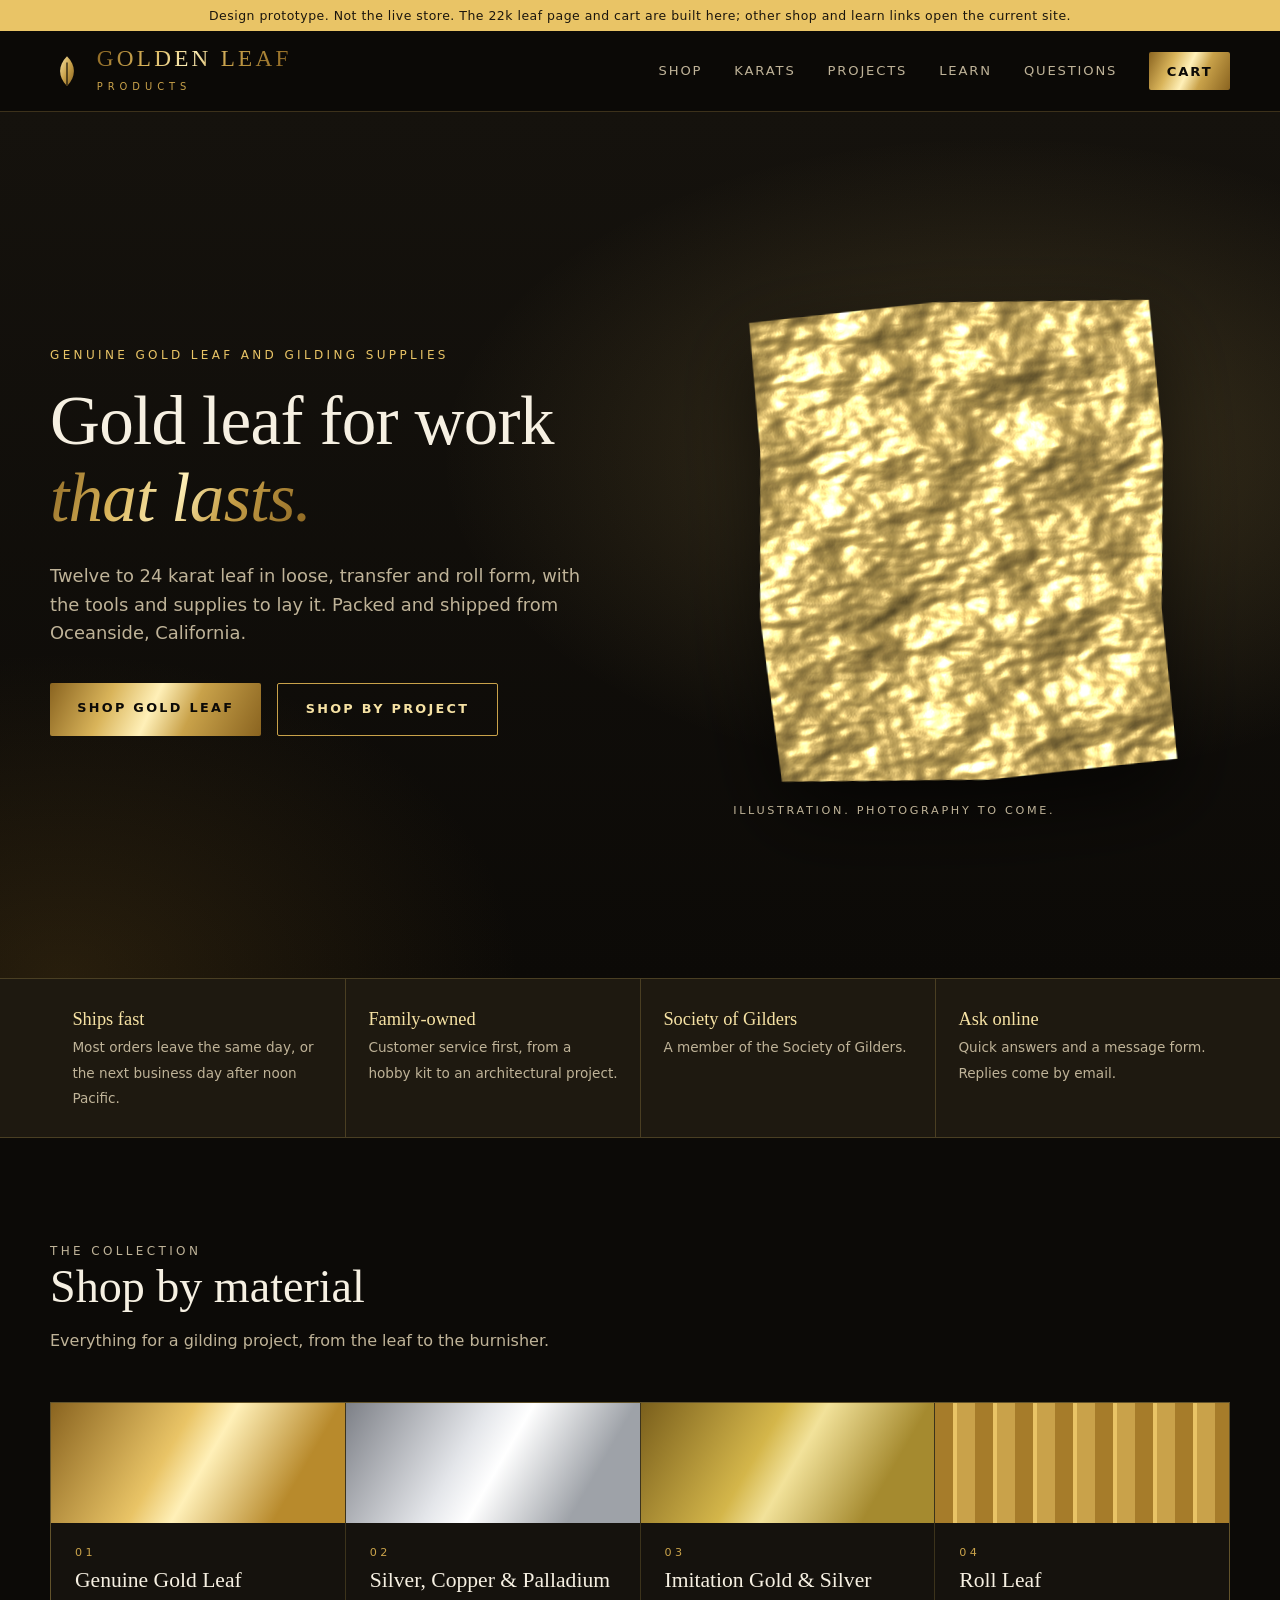
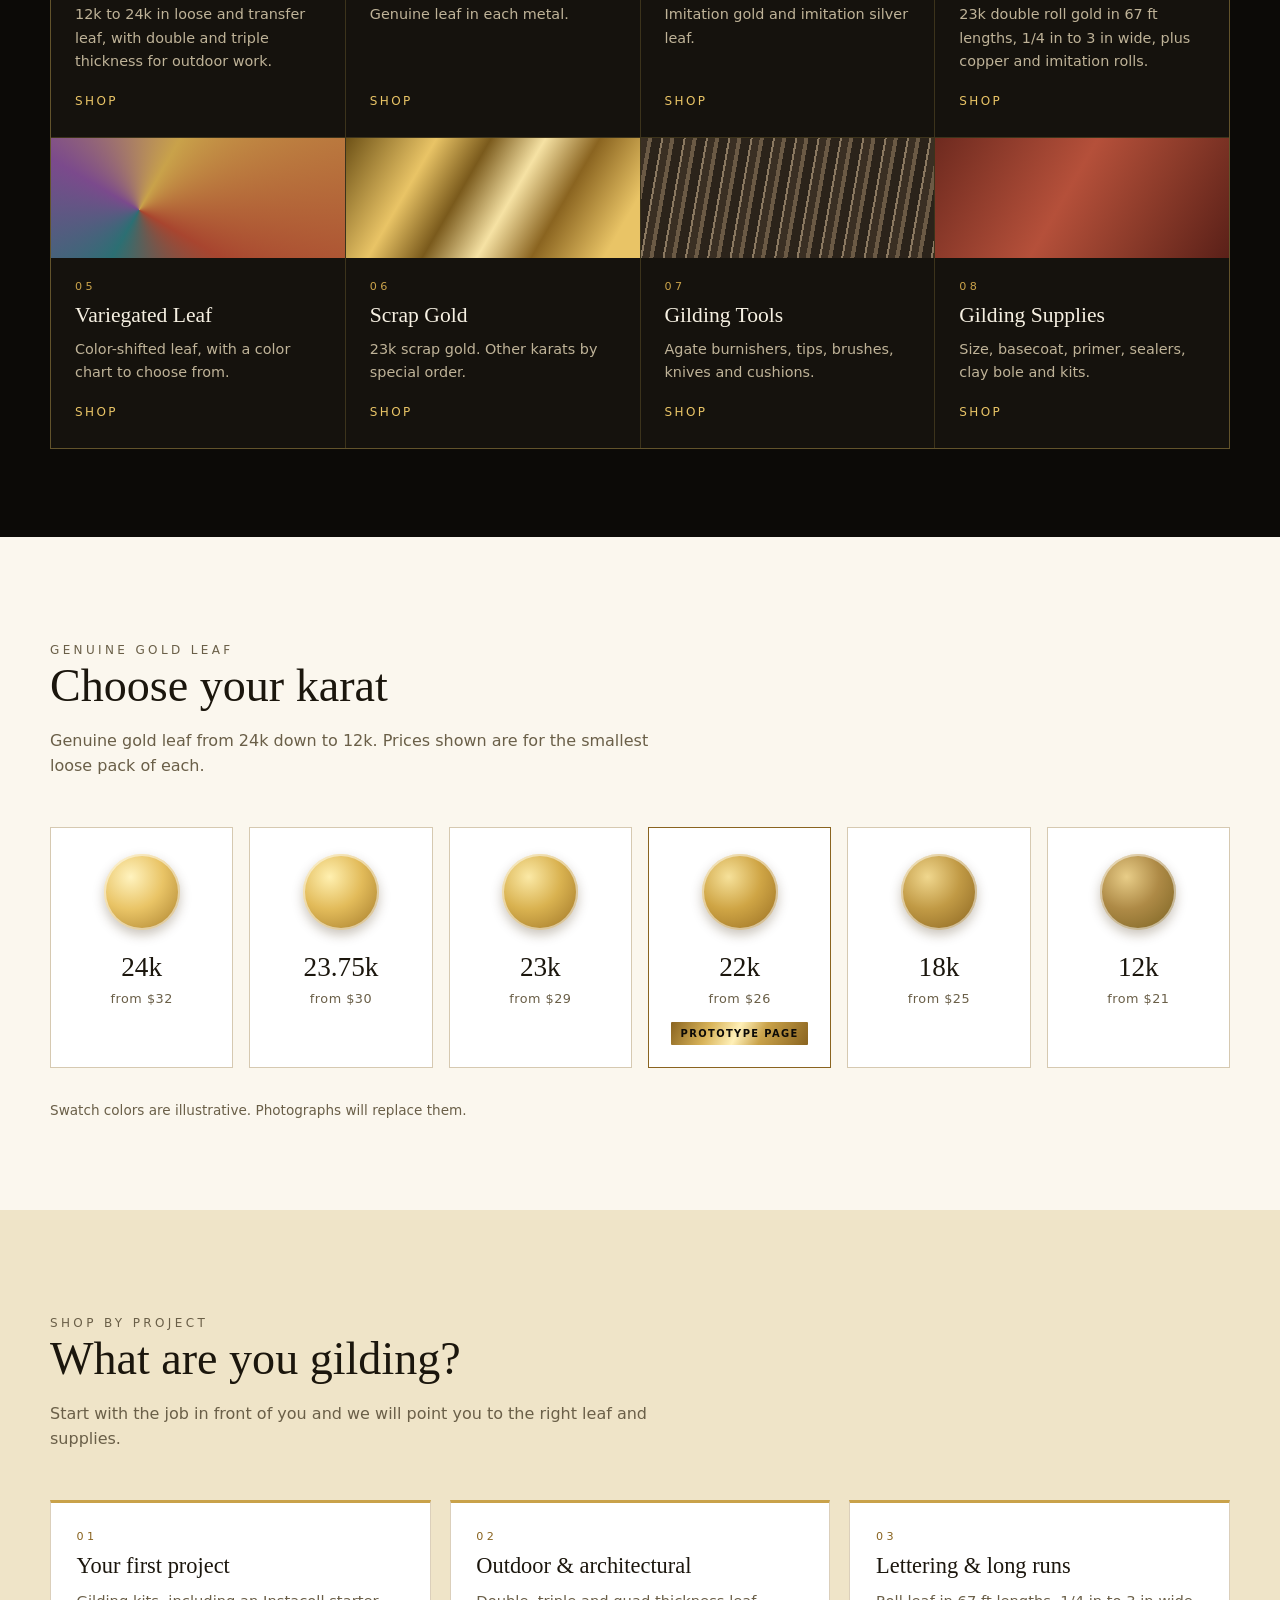
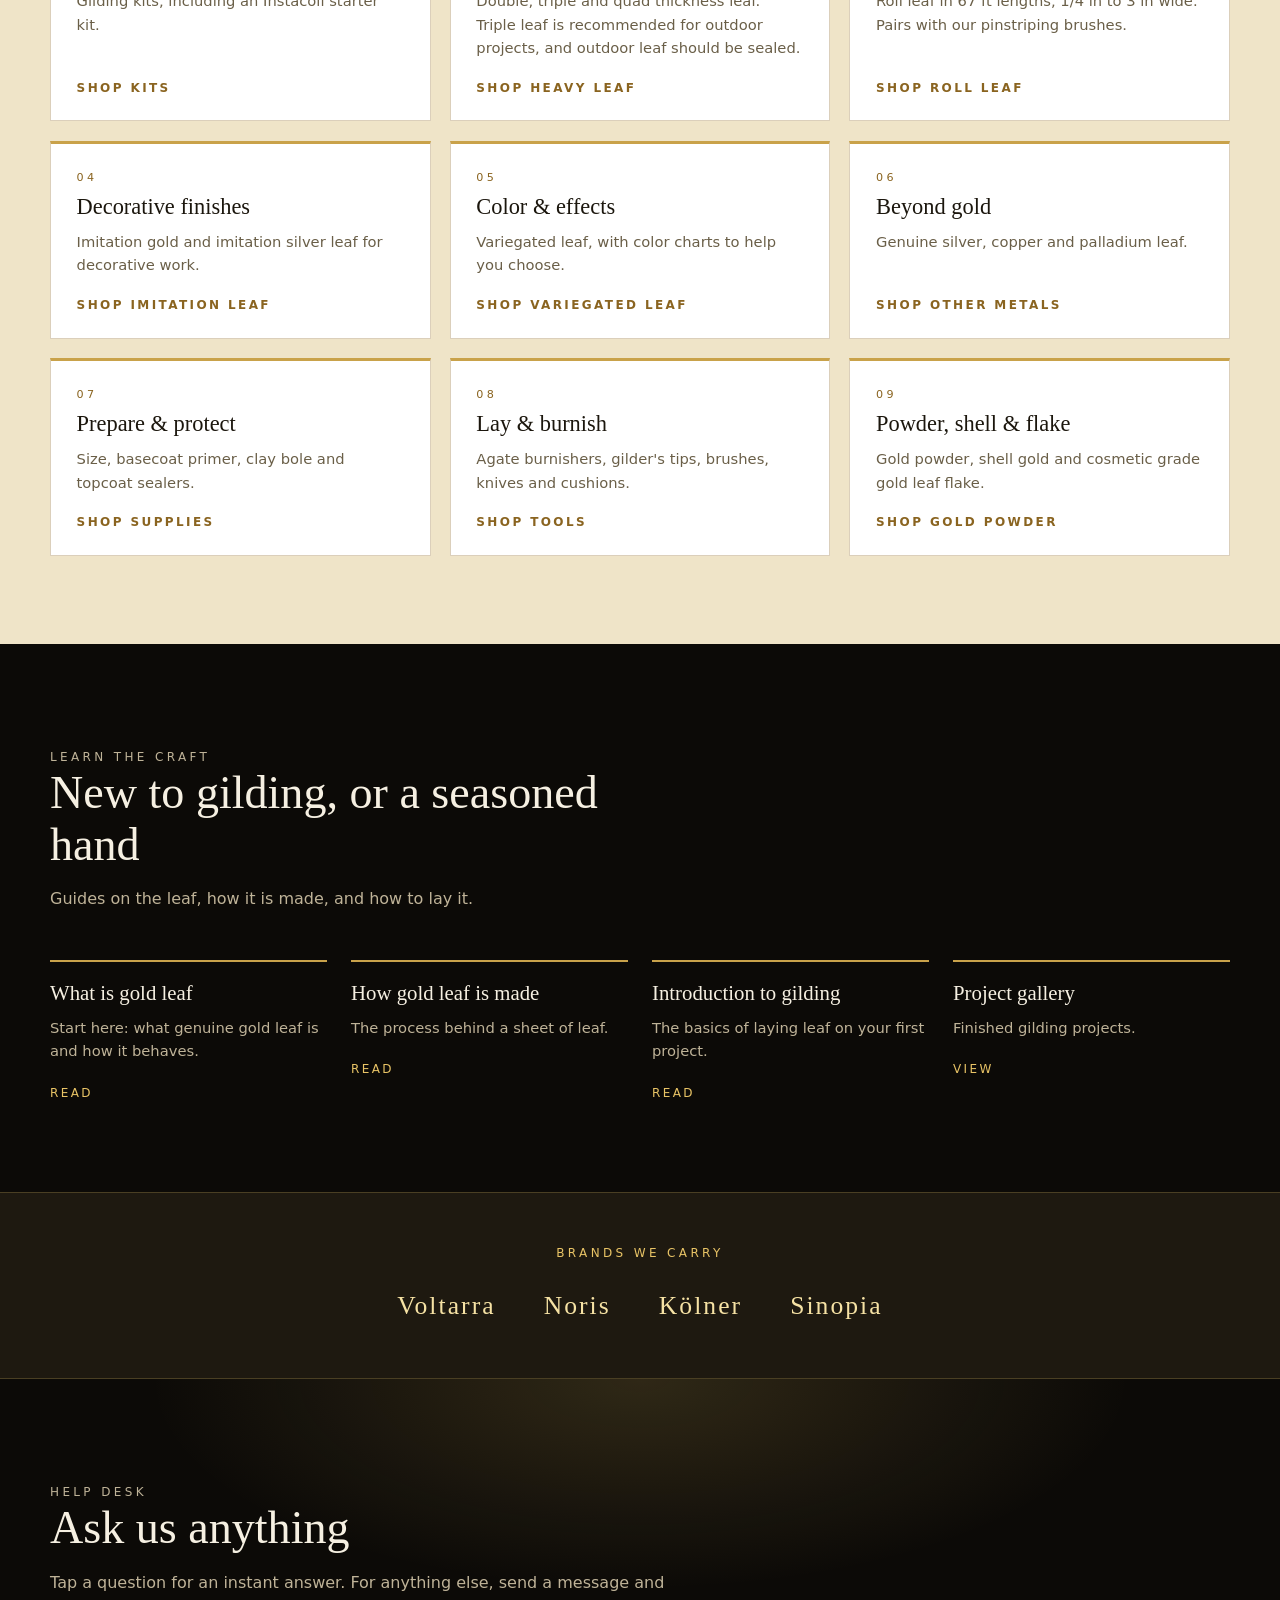
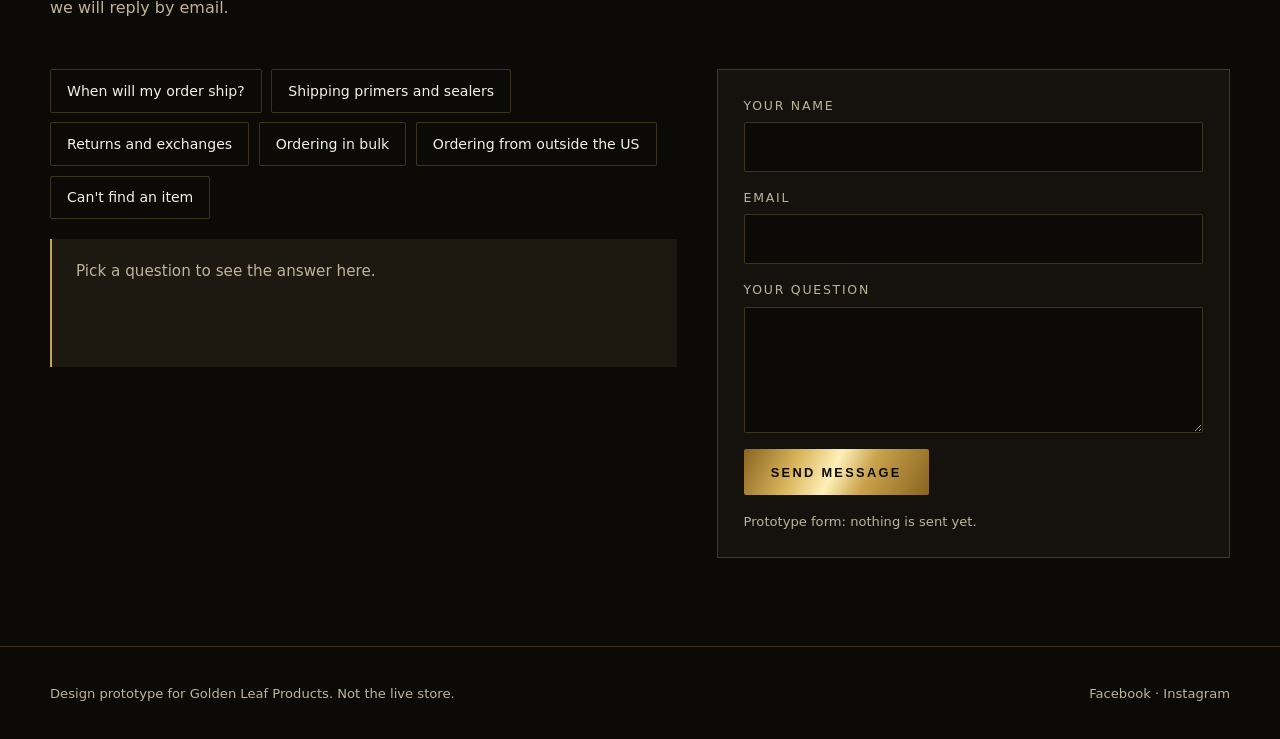
==== index.html @ dd815e4f "Clean the header: drop the top bar, rename Help to Questions Removes the "Family-owned" and "Questio" ====
<!DOCTYPE html>
<html lang="en">
<head>
  <meta charset="utf-8">
  <meta name="viewport" content="width=device-width, initial-scale=1">
  <meta name="robots" content="noindex, nofollow">
  <meta name="description" content="Prototype home page for Golden Leaf Products: genuine gold leaf, gilding tools and supplies.">
  <title>Golden Leaf Products - Prototype</title>
  <link rel="stylesheet" href="css/styles.css">
  <script>document.documentElement.className = "js";</script>
</head>
<body>

  <div class="proto">Design prototype. Not the live store. The 22k leaf page and cart are built here; other shop and learn links open the current site.</div>


  <header class="site-header">
    <div class="wrap">
      <a class="brand" href="#top" aria-label="Golden Leaf Products home">
        <svg viewBox="0 0 24 24" aria-hidden="true">
          <defs>
            <linearGradient id="lg" x1="0" y1="0" x2="1" y2="1">
              <stop offset="0" stop-color="#f6e2a4"/>
              <stop offset="0.5" stop-color="#c9a24a"/>
              <stop offset="1" stop-color="#8a6420"/>
            </linearGradient>
          </defs>
          <path d="M12 1.5C5.5 8 5.5 16 12 22.5 18.5 16 18.5 8 12 1.5Z" fill="url(#lg)"/>
          <path d="M12 6v16" stroke="#0c0a07" stroke-width="0.8" fill="none"/>
        </svg>
        <span>
          <span class="brand-name gold-text">Golden Leaf</span>
          <span class="brand-sub">PRODUCTS</span>
        </span>
      </a>
      <button class="menu-btn" aria-expanded="false" aria-controls="nav">Menu</button>
      <nav class="nav" id="nav" aria-label="Main">
        <a href="#shop">Shop</a>
        <a href="#karat">Karats</a>
        <a href="#projects">Projects</a>
        <a href="#craft">Learn</a>
        <a href="#help">Questions</a>
        <a class="cart" href="cart.html">Cart <span class="badge" data-cart-count hidden></span></a>
      </nav>
    </div>
  </header>

  <main id="top">

    <section class="hero" aria-labelledby="hero-title">
      <div class="wrap">
        <div>
          <p class="eyebrow">Genuine gold leaf and gilding supplies</p>
          <h1 id="hero-title">Gold leaf for work <em class="gold-text">that lasts.</em></h1>
          <p class="lede">Twelve to 24 karat leaf in loose, transfer and roll form, with the tools and supplies to lay it. Packed and shipped from Oceanside, California.</p>
          <div class="btn-row">
            <a class="btn btn-gold" href="https://www.goldenleafproducts.com/cat-real-gold.html" rel="noopener">Shop gold leaf</a>
            <a class="btn btn-line" href="#projects">Shop by project</a>
          </div>
        </div>

        <div class="foil-wrap">
          <svg class="foil" viewBox="0 0 400 460" role="img" aria-label="A sheet of gold leaf catching the light">
            <defs>
              <filter id="foilfx" x="0" y="0" width="100%" height="100%" color-interpolation-filters="sRGB">
                <feTurbulence type="fractalNoise" baseFrequency="0.010 0.016" numOctaves="4" seed="11" result="noise"/>
                <feDiffuseLighting in="noise" surfaceScale="10" diffuseConstant="1.25" lighting-color="#e9c466" result="diff">
                  <feDistantLight azimuth="225" elevation="46">
                    <animate attributeName="azimuth" values="205;245;205" dur="14s" repeatCount="indefinite"/>
                  </feDistantLight>
                </feDiffuseLighting>
                <feSpecularLighting in="noise" surfaceScale="10" specularConstant="1" specularExponent="26" lighting-color="#fff6d6" result="spec">
                  <feDistantLight azimuth="225" elevation="46">
                    <animate attributeName="azimuth" values="205;245;205" dur="14s" repeatCount="indefinite"/>
                  </feDistantLight>
                </feSpecularLighting>
                <feComposite in="spec" in2="diff" operator="arithmetic" k1="0" k2="1" k3="0.85" k4="0" result="lit"/>
                <feComposite in="lit" in2="SourceAlpha" operator="in"/>
              </filter>
            </defs>
            <path filter="url(#foilfx)" fill="#000" d="M18 22 L186 12 L382 20 L388 150 L379 300 L386 438 L214 448 L26 440 L14 290 L22 140 Z"/>
          </svg>
          <span class="foil-cap">Illustration. Photography to come.</span>
        </div>
      </div>
    </section>

    <div class="trust">
      <div class="wrap">
        <ul>
          <li><strong>Ships fast</strong><span>Most orders leave the same day, or the next business day after noon Pacific.</span></li>
          <li><strong>Family-owned</strong><span>Customer service first, from a hobby kit to an architectural project.</span></li>
          <li><strong>Society of Gilders</strong><span>A member of the Society of Gilders.</span></li>
          <li><strong>Ask online</strong><span>Quick answers and a message form. Replies come by email.</span></li>
        </ul>
      </div>
    </div>

    <section id="shop" aria-labelledby="shop-title">
      <div class="wrap">
        <div class="section-head reveal">
          <p class="eyebrow">The collection</p>
          <h2 id="shop-title">Shop by material</h2>
          <p>Everything for a gilding project, from the leaf to the burnisher.</p>
        </div>
        <div class="tiles reveal">
          <a class="tile" href="https://www.goldenleafproducts.com/cat-real-gold.html" rel="noopener">
            <div class="sw sw-gold"></div><span class="num">01</span>
            <h3>Genuine Gold Leaf</h3>
            <p>12k to 24k in loose and transfer leaf, with double and triple thickness for outdoor work.</p>
            <span class="go">Shop</span>
          </a>
          <a class="tile" href="https://www.goldenleafproducts.com/cat-silver-copper-palladium.html" rel="noopener">
            <div class="sw sw-silver"></div><span class="num">02</span>
            <h3>Silver, Copper &amp; Palladium</h3>
            <p>Genuine leaf in each metal.</p>
            <span class="go">Shop</span>
          </a>
          <a class="tile" href="https://www.goldenleafproducts.com/cat-imitation-leaf.html" rel="noopener">
            <div class="sw sw-imitation"></div><span class="num">03</span>
            <h3>Imitation Gold &amp; Silver</h3>
            <p>Imitation gold and imitation silver leaf.</p>
            <span class="go">Shop</span>
          </a>
          <a class="tile" href="https://www.goldenleafproducts.com/cat-rolls.html" rel="noopener">
            <div class="sw sw-roll"></div><span class="num">04</span>
            <h3>Roll Leaf</h3>
            <p>23k double roll gold in 67 ft lengths, 1/4 in to 3 in wide, plus copper and imitation rolls.</p>
            <span class="go">Shop</span>
          </a>
          <a class="tile" href="https://www.goldenleafproducts.com/cat-variegated-leaf.html" rel="noopener">
            <div class="sw sw-var"></div><span class="num">05</span>
            <h3>Variegated Leaf</h3>
            <p>Color-shifted leaf, with a color chart to choose from.</p>
            <span class="go">Shop</span>
          </a>
          <a class="tile" href="https://www.goldenleafproducts.com/order-gold-leaf-scrap.html" rel="noopener">
            <div class="sw sw-scrap"></div><span class="num">06</span>
            <h3>Scrap Gold</h3>
            <p>23k scrap gold. Other karats by special order.</p>
            <span class="go">Shop</span>
          </a>
          <a class="tile" href="https://www.goldenleafproducts.com/cat-gilding-tools.html" rel="noopener">
            <div class="sw sw-tools"></div><span class="num">07</span>
            <h3>Gilding Tools</h3>
            <p>Agate burnishers, tips, brushes, knives and cushions.</p>
            <span class="go">Shop</span>
          </a>
          <a class="tile" href="https://www.goldenleafproducts.com/cat-gilding-supplies.html" rel="noopener">
            <div class="sw sw-supplies"></div><span class="num">08</span>
            <h3>Gilding Supplies</h3>
            <p>Size, basecoat, primer, sealers, clay bole and kits.</p>
            <span class="go">Shop</span>
          </a>
        </div>
      </div>
    </section>

    <section id="karat" class="karat" aria-labelledby="karat-title">
      <div class="wrap">
        <div class="section-head reveal">
          <p class="eyebrow">Genuine gold leaf</p>
          <h2 id="karat-title">Choose your karat</h2>
          <p>Genuine gold leaf from 24k down to 12k. Prices shown are for the smallest loose pack of each.</p>
        </div>
        <div class="karats reveal">
          <a class="chip" href="https://www.goldenleafproducts.com/cat-24k-leaf.html" rel="noopener"><div class="dot k24"></div><b>24k</b><small>from $32</small></a>
          <a class="chip" href="https://www.goldenleafproducts.com/cat-2375k-leaf.html" rel="noopener"><div class="dot k2375"></div><b>23.75k</b><small>from $30</small></a>
          <a class="chip" href="https://www.goldenleafproducts.com/cat-23k-leaf.html" rel="noopener"><div class="dot k23"></div><b>23k</b><small>from $29</small></a>
          <a class="chip chip-live" href="product.html?p=22k-gold-leaf"><div class="dot k22"></div><b>22k</b><small>from $26</small><span class="chip-tag">Prototype page</span></a>
          <a class="chip" href="https://www.goldenleafproducts.com/order-18k-gold-leaf.html" rel="noopener"><div class="dot k18"></div><b>18k</b><small>from $25</small></a>
          <a class="chip" href="https://www.goldenleafproducts.com/order-12k-gold-leaf.html" rel="noopener"><div class="dot k12"></div><b>12k</b><small>from $21</small></a>
        </div>
        <p class="karat-note">Swatch colors are illustrative. Photographs will replace them.</p>
      </div>
    </section>

    <section id="projects" class="karat" aria-labelledby="projects-title">
      <div class="wrap">
        <div class="section-head reveal">
          <p class="eyebrow">Shop by project</p>
          <h2 id="projects-title">What are you gilding?</h2>
          <p>Start with the job in front of you and we will point you to the right leaf and supplies.</p>
        </div>
        <div class="projects reveal">
          <a class="proj" href="https://www.goldenleafproducts.com/cat-kits.html" rel="noopener">
            <span class="num">01</span>
            <h3>Your first project</h3>
            <p>Gilding kits, including an Instacoll starter kit.</p>
            <span class="go">Shop kits</span>
          </a>
          <a class="proj" href="https://www.goldenleafproducts.com/cat-thick-gold-leaf.html" rel="noopener">
            <span class="num">02</span>
            <h3>Outdoor &amp; architectural</h3>
            <p>Double, triple and quad thickness leaf. Triple leaf is recommended for outdoor projects, and outdoor leaf should be sealed.</p>
            <span class="go">Shop heavy leaf</span>
          </a>
          <a class="proj" href="https://www.goldenleafproducts.com/cat-rolls.html" rel="noopener">
            <span class="num">03</span>
            <h3>Lettering &amp; long runs</h3>
            <p>Roll leaf in 67 ft lengths, 1/4 in to 3 in wide. Pairs with our pinstriping brushes.</p>
            <span class="go">Shop roll leaf</span>
          </a>
          <a class="proj" href="https://www.goldenleafproducts.com/cat-imitation-leaf.html" rel="noopener">
            <span class="num">04</span>
            <h3>Decorative finishes</h3>
            <p>Imitation gold and imitation silver leaf for decorative work.</p>
            <span class="go">Shop imitation leaf</span>
          </a>
          <a class="proj" href="https://www.goldenleafproducts.com/cat-variegated-leaf.html" rel="noopener">
            <span class="num">05</span>
            <h3>Color &amp; effects</h3>
            <p>Variegated leaf, with color charts to help you choose.</p>
            <span class="go">Shop variegated leaf</span>
          </a>
          <a class="proj" href="https://www.goldenleafproducts.com/cat-silver-copper-palladium.html" rel="noopener">
            <span class="num">06</span>
            <h3>Beyond gold</h3>
            <p>Genuine silver, copper and palladium leaf.</p>
            <span class="go">Shop other metals</span>
          </a>
          <a class="proj" href="https://www.goldenleafproducts.com/cat-gilding-supplies.html" rel="noopener">
            <span class="num">07</span>
            <h3>Prepare &amp; protect</h3>
            <p>Size, basecoat primer, clay bole and topcoat sealers.</p>
            <span class="go">Shop supplies</span>
          </a>
          <a class="proj" href="https://www.goldenleafproducts.com/cat-gilding-tools.html" rel="noopener">
            <span class="num">08</span>
            <h3>Lay &amp; burnish</h3>
            <p>Agate burnishers, gilder's tips, brushes, knives and cushions.</p>
            <span class="go">Shop tools</span>
          </a>
          <a class="proj" href="https://www.goldenleafproducts.com/order-gold-powder.html" rel="noopener">
            <span class="num">09</span>
            <h3>Powder, shell &amp; flake</h3>
            <p>Gold powder, shell gold and cosmetic grade gold leaf flake.</p>
            <span class="go">Shop gold powder</span>
          </a>
        </div>
      </div>
    </section>

    <section id="craft" aria-labelledby="craft-title">
      <div class="wrap">
        <div class="section-head reveal">
          <p class="eyebrow">Learn the craft</p>
          <h2 id="craft-title">New to gilding, or a seasoned hand</h2>
          <p>Guides on the leaf, how it is made, and how to lay it.</p>
        </div>
        <div class="craft-grid reveal">
          <div class="craft-card">
            <h3>What is gold leaf</h3>
            <p>Start here: what genuine gold leaf is and how it behaves.</p>
            <a href="https://www.goldenleafproducts.com/info-what-is-gold-leaf.html" rel="noopener">Read</a>
          </div>
          <div class="craft-card">
            <h3>How gold leaf is made</h3>
            <p>The process behind a sheet of leaf.</p>
            <a href="https://www.goldenleafproducts.com/info-how-gold-leaf-is-made.html" rel="noopener">Read</a>
          </div>
          <div class="craft-card">
            <h3>Introduction to gilding</h3>
            <p>The basics of laying leaf on your first project.</p>
            <a href="https://www.goldenleafproducts.com/info-introduction-to-gilding-with-gold-leaf.html" rel="noopener">Read</a>
          </div>
          <div class="craft-card">
            <h3>Project gallery</h3>
            <p>Finished gilding projects.</p>
            <a href="https://www.goldenleafproducts.com/gold-leaf-project-gallery.html" rel="noopener">View</a>
          </div>
        </div>
      </div>
    </section>

    <section class="brands" aria-label="Brands">
      <div class="wrap">
        <p class="eyebrow">Brands we carry</p>
        <div class="brand-list">
          <span>Voltarra</span><span>Noris</span><span>Kölner</span><span>Sinopia</span>
        </div>
      </div>
    </section>

    <section id="help" class="ask" aria-labelledby="help-title">
      <div class="wrap">
        <div class="section-head reveal">
          <p class="eyebrow">Help desk</p>
          <h2 id="help-title">Ask us anything</h2>
          <p>Tap a question for an instant answer. For anything else, send a message and we will reply by email.</p>
        </div>
        <div class="help reveal">
          <div class="help-q">
            <div class="chips" role="group" aria-label="Common questions">
              <button type="button" data-a="ship">When will my order ship?</button>
              <button type="button" data-a="flam">Shipping primers and sealers</button>
              <button type="button" data-a="ret">Returns and exchanges</button>
              <button type="button" data-a="bulk">Ordering in bulk</button>
              <button type="button" data-a="intl">Ordering from outside the US</button>
              <button type="button" data-a="missing">Can't find an item</button>
            </div>
            <div class="answer" id="answer" aria-live="polite">Pick a question to see the answer here.</div>
          </div>
          <form class="msg" id="msg" novalidate>
            <label>Your name<input name="name" autocomplete="name" required></label>
            <label>Email<input name="email" type="email" autocomplete="email" required></label>
            <label>Your question<textarea name="message" rows="4" required></textarea></label>
            <button class="btn btn-gold" type="submit">Send message</button>
            <p class="form-note" id="form-note" role="status">Prototype form: nothing is sent yet.</p>
          </form>
        </div>
      </div>
    </section>

  </main>

  <footer class="site-footer">
    <div class="wrap">
      <span>Design prototype for Golden Leaf Products. Not the live store.</span>
      <span>
        <a href="https://www.facebook.com/goldenleafproducts/" rel="noopener">Facebook</a> &middot;
        <a href="https://www.instagram.com/golden.leaf.products/" rel="noopener">Instagram</a>
      </span>
    </div>
  </footer>

  <script src="js/cart.js"></script>
  <script src="js/main.js"></script>
</body>
</html>
---- css/styles.css ----
:root {
  --ink: #0c0a07;
  --coal: #15120d;
  --umber: #1e1910;
  --line: rgba(233, 196, 102, 0.22);
  --ivory: #f6f0e2;
  --paper: #fbf7ee;
  --text-dark: #1b160d;
  --muted: #bfb398;
  --muted-dark: #6a5f48;
  --gold-deep: #8a6420;
  --gold: #c9a24a;
  --gold-bright: #e9c466;
  --gold-pale: #f6e2a4;
  --serif: "Iowan Old Style", "Palatino Linotype", Palatino, "Book Antiqua", Georgia, serif;
  --sans: system-ui, -apple-system, "Segoe UI", Roboto, "Helvetica Neue", Arial, sans-serif;
  --gold-foil: linear-gradient(115deg, #8a6420 0%, #d9b45a 28%, #fff0b8 48%, #c9a24a 66%, #8a6420 100%);
  --wrap: 1180px;
}

*, *::before, *::after { box-sizing: border-box; }
html { scroll-behavior: smooth; }
body {
  margin: 0;
  background: var(--ink);
  color: var(--ivory);
  font-family: var(--sans);
  line-height: 1.6;
  -webkit-font-smoothing: antialiased;
}
img, svg { display: block; max-width: 100%; }
a { color: inherit; text-decoration: none; }
.wrap { width: min(100% - 40px, var(--wrap)); margin-inline: auto; }

.eyebrow {
  font-size: 0.75rem;
  letter-spacing: 0.28em;
  text-transform: uppercase;
  color: var(--gold-bright);
  margin: 0 0 1rem;
}
h1, h2, h3 { font-family: var(--serif); font-weight: 500; line-height: 1.12; margin: 0; }
.gold-text {
  background: var(--gold-foil);
  -webkit-background-clip: text;
  background-clip: text;
  color: transparent;
}

/* Prototype banner and utility bar */
.proto {
  background: var(--gold-bright);
  color: var(--text-dark);
  text-align: center;
  font-size: 0.78rem;
  letter-spacing: 0.04em;
  padding: 0.35rem 1rem;
}
.utility {
  border-bottom: 1px solid var(--line);
  font-size: 0.8rem;
  color: var(--muted);
}
.utility .wrap { display: flex; justify-content: space-between; gap: 1rem; padding-block: 0.55rem; flex-wrap: wrap; }
.utility a:hover { color: var(--gold-bright); }

/* Header */
.site-header {
  position: sticky;
  top: 0;
  z-index: 20;
  background: rgba(12, 10, 7, 0.88);
  backdrop-filter: blur(10px);
  border-bottom: 1px solid var(--line);
}
.site-header .wrap { display: flex; align-items: center; justify-content: space-between; padding-block: 1rem; }
.brand { display: flex; align-items: center; gap: 0.8rem; }
.brand svg { width: 34px; height: 34px; }
.brand-name { font-family: var(--serif); font-size: 1.45rem; letter-spacing: 0.14em; text-transform: uppercase; line-height: 1; }
.brand-sub { display: block; font-family: var(--sans); font-size: 0.62rem; letter-spacing: 0.5em; color: var(--gold); margin-top: 0.35rem; }
.nav { display: flex; gap: 2rem; align-items: center; font-size: 0.82rem; letter-spacing: 0.14em; text-transform: uppercase; }
.nav a { color: var(--muted); padding-block: 0.3rem; border-bottom: 1px solid transparent; transition: color 0.2s, border-color 0.2s; }
.nav a:hover { color: var(--gold-pale); border-color: var(--gold); }
.nav .cart { color: var(--ink); background: var(--gold-foil); padding: 0.55rem 1.1rem; border: 0; border-radius: 2px; font-weight: 600; }
.nav .cart:hover { color: var(--ink); filter: brightness(1.08); }
.menu-btn { display: none; background: none; border: 1px solid var(--line); color: var(--ivory); padding: 0.5rem 0.8rem; font: inherit; font-size: 0.8rem; letter-spacing: 0.14em; text-transform: uppercase; cursor: pointer; }

/* Hero */
.hero {
  position: relative;
  overflow: hidden;
  background:
    radial-gradient(900px 520px at 78% 40%, rgba(233, 196, 102, 0.20), transparent 62%),
    radial-gradient(700px 500px at 5% 100%, rgba(138, 100, 32, 0.22), transparent 65%),
    linear-gradient(180deg, var(--coal), var(--ink));
}
.hero .wrap { display: grid; grid-template-columns: 1.05fr 0.95fr; gap: 3rem; align-items: center; padding-block: 5.5rem 6rem; }
.hero h1 { font-size: clamp(2.6rem, 5.4vw, 4.6rem); letter-spacing: -0.01em; }
.hero h1 em { font-style: italic; }
.hero .lede { max-width: 34rem; font-size: 1.12rem; color: var(--muted); margin: 1.6rem 0 2.2rem; }
.btn-row { display: flex; gap: 1rem; flex-wrap: wrap; }
.btn {
  display: inline-block;
  padding: 0.95rem 1.7rem;
  font-size: 0.8rem;
  letter-spacing: 0.18em;
  text-transform: uppercase;
  font-weight: 600;
  border-radius: 2px;
  transition: transform 0.2s, filter 0.2s, background 0.2s, color 0.2s;
}
.btn-gold { background: var(--gold-foil); color: var(--ink); }
.btn-gold:hover { filter: brightness(1.08); transform: translateY(-1px); }
.btn-line { border: 1px solid var(--gold); color: var(--gold-pale); }
.btn-line:hover { background: rgba(233, 196, 102, 0.12); }

.foil-wrap { position: relative; justify-self: center; width: min(100%, 440px); }
.foil {
  width: 100%;
  height: auto;
  transform: rotate(-3deg);
  filter: drop-shadow(0 30px 40px rgba(0, 0, 0, 0.65));
}
.foil-cap {
  position: absolute;
  left: -0.5rem;
  bottom: -1.6rem;
  font-size: 0.7rem;
  letter-spacing: 0.24em;
  text-transform: uppercase;
  color: var(--muted);
}

/* Trust strip */
.trust { border-block: 1px solid var(--line); background: var(--umber); }
.trust ul { list-style: none; margin: 0; padding: 0; display: grid; grid-template-columns: repeat(4, 1fr); }
.trust li { padding: 1.6rem 1.4rem; border-left: 1px solid var(--line); }
.trust li:first-child { border-left: 0; }
.trust strong { display: block; font-family: var(--serif); font-weight: 500; font-size: 1.15rem; color: var(--gold-pale); }
.trust span { font-size: 0.85rem; color: var(--muted); }

/* Sections */
section { padding-block: 5.5rem; }
.section-head { max-width: 40rem; margin-bottom: 3rem; }
.section-head h2 { font-size: clamp(2rem, 3.6vw, 3rem); }
.section-head p { color: var(--muted); margin: 1rem 0 0; }

/* Material tiles */
.tiles { display: grid; grid-template-columns: repeat(4, 1fr); gap: 1px; background: var(--line); border: 1px solid var(--line); }
.tile { background: var(--coal); padding: 0 0 1.6rem; display: flex; flex-direction: column; transition: background 0.25s; }
.tile:hover { background: var(--umber); }
.tile .sw { height: 120px; margin-bottom: 1.3rem; position: relative; overflow: hidden; }
.tile .sw::after { content: ""; position: absolute; inset: 0; background: linear-gradient(105deg, transparent 35%, rgba(255, 255, 255, 0.28) 50%, transparent 65%); transform: translateX(-120%); transition: transform 0.8s ease; }
.tile:hover .sw::after { transform: translateX(120%); }
.tile .num { font-size: 0.7rem; letter-spacing: 0.3em; color: var(--gold); padding-inline: 1.5rem; }
.tile h3 { font-size: 1.35rem; padding-inline: 1.5rem; margin-top: 0.4rem; }
.tile p { color: var(--muted); font-size: 0.9rem; padding-inline: 1.5rem; margin: 0.7rem 0 1.2rem; flex: 1; }
.tile .go { padding-inline: 1.5rem; font-size: 0.75rem; letter-spacing: 0.2em; text-transform: uppercase; color: var(--gold-bright); }

.sw-gold { background: linear-gradient(120deg, #8a6420, #e9c466 40%, #fff0b8 52%, #b88a2c 80%); }
.sw-silver { background: linear-gradient(120deg, #7d8087, #e4e6ea 40%, #ffffff 52%, #9ea2a8 80%); }
.sw-imitation { background: linear-gradient(120deg, #7a5f1c, #d4b64a 40%, #f2e29a 52%, #a58a2f 80%); }
.sw-roll { background: repeating-linear-gradient(90deg, #a67c2a 0 18px, #e9c466 18px 22px, #c9a24a 22px 40px); }
.sw-var { background: conic-gradient(from 210deg at 30% 60%, #2c6f73, #7b4a8c, #c9a24a, #a8452f, #2c6f73); }
.sw-scrap { background: linear-gradient(120deg, #6e5217, #e9c466 25%, #7a5a1c 40%, #f6e2a4 55%, #8a6420 70%, #e9c466 90%); }
.sw-tools { background: repeating-linear-gradient(100deg, #3a2f23 0 7px, #6b5a45 7px 11px, #2b231a 11px 20px, #8a7860 20px 22px); }
.sw-supplies { background: linear-gradient(120deg, #6e2a1f, #b5503a 45%, #8c3b2a 70%, #5a2018); }

/* Karat guide */
.karat { background: var(--paper); color: var(--text-dark); }
.karat .eyebrow { color: var(--gold-deep); }
.karat .section-head p { color: var(--muted-dark); }
.projects { display: grid; grid-template-columns: repeat(3, 1fr); gap: 1.2rem; }
.proj { display: flex; flex-direction: column; background: #fff; border: 1px solid rgba(138, 100, 32, 0.3); border-top: 3px solid var(--gold); padding: 1.6rem 1.6rem 1.4rem; transition: transform 0.2s, box-shadow 0.2s; }
.proj:hover { transform: translateY(-3px); box-shadow: 0 14px 28px rgba(60, 40, 8, 0.16); }
.proj .num { font-size: 0.7rem; letter-spacing: 0.3em; color: var(--gold-deep); }
.proj h3 { font-size: 1.4rem; margin-top: 0.4rem; }
.proj p { color: var(--muted-dark); font-size: 0.92rem; margin: 0.7rem 0 1.2rem; flex: 1; }
.proj .go { font-size: 0.75rem; letter-spacing: 0.2em; text-transform: uppercase; color: var(--gold-deep); font-weight: 600; }
.karat-row { margin: 2.2rem 0 0; font-size: 0.9rem; color: var(--muted-dark); display: flex; flex-wrap: wrap; gap: 0.5rem 1.1rem; align-items: baseline; }
.karat-row a { font-family: var(--serif); font-size: 1.15rem; color: var(--text-dark); border-bottom: 1px solid var(--gold); }
.karat-row a:hover { color: var(--gold-deep); }

/* Craft */
.craft-grid { display: grid; grid-template-columns: repeat(4, 1fr); gap: 1.5rem; }
.craft-card { border-top: 2px solid var(--gold); padding-top: 1.2rem; }
.craft-card h3 { font-size: 1.3rem; }
.craft-card p { color: var(--muted); font-size: 0.92rem; margin: 0.7rem 0 1rem; }
.craft-card a { font-size: 0.75rem; letter-spacing: 0.2em; text-transform: uppercase; color: var(--gold-bright); }

/* Brands */
.brands { background: var(--umber); border-block: 1px solid var(--line); padding-block: 3.2rem; text-align: center; }
.brands p { margin: 0 0 1.4rem; }
.brand-list { display: flex; justify-content: center; gap: 3rem; flex-wrap: wrap; font-family: var(--serif); font-size: 1.6rem; letter-spacing: 0.08em; color: var(--gold-pale); }

/* Contact band */
.ask { text-align: center; background: radial-gradient(700px 300px at 50% 0%, rgba(233, 196, 102, 0.16), transparent 70%), var(--ink); }
.ask h2 { font-size: clamp(2rem, 3.6vw, 3rem); }
.ask p { max-width: 36rem; margin: 1.2rem auto 2rem; color: var(--muted); }
.ask { text-align: left; }
.ask .section-head p { margin: 1rem 0 0; max-width: none; }
.help { display: grid; grid-template-columns: 1.1fr 0.9fr; gap: 2.5rem; align-items: start; }
.chips { display: flex; flex-wrap: wrap; gap: 0.6rem; margin-bottom: 1.2rem; }
.chips button { background: none; border: 1px solid var(--line); color: var(--ivory); font: inherit; font-size: 0.88rem; padding: 0.6rem 1rem; border-radius: 2px; cursor: pointer; transition: border-color 0.2s, background 0.2s; }
.chips button:hover { border-color: var(--gold); }
.chips button[aria-pressed="true"] { background: rgba(233, 196, 102, 0.14); border-color: var(--gold-bright); color: var(--gold-pale); }
.answer { border-left: 2px solid var(--gold); background: var(--umber); padding: 1.3rem 1.5rem; min-height: 8rem; color: var(--muted); font-size: 0.95rem; }
.answer strong { display: block; font-family: var(--serif); font-weight: 500; font-size: 1.2rem; color: var(--gold-pale); margin-bottom: 0.5rem; }
.answer p { margin: 0 0 0.6rem; max-width: none; color: var(--ivory); }
.answer a { color: var(--gold-bright); border-bottom: 1px solid var(--gold); }
.msg { background: var(--coal); border: 1px solid var(--line); padding: 1.6rem; display: grid; gap: 1rem; }
.msg label { display: grid; gap: 0.4rem; font-size: 0.78rem; letter-spacing: 0.14em; text-transform: uppercase; color: var(--muted); }
.msg input, .msg textarea { font: inherit; font-size: 1rem; letter-spacing: normal; text-transform: none; color: var(--ivory); background: var(--ink); border: 1px solid var(--line); padding: 0.7rem 0.8rem; border-radius: 2px; width: 100%; }
.msg input:focus, .msg textarea:focus { outline: 2px solid var(--gold-bright); outline-offset: 1px; }
.msg .btn { border: 0; cursor: pointer; justify-self: start; }
.ask .form-note { margin: 0; font-size: 0.82rem; color: var(--muted); max-width: none; }
.form-note.err { color: #f0a58f; }
.form-note.ok { color: var(--gold-pale); }

/* Footer */
.site-footer { border-top: 1px solid var(--line); padding-block: 2.2rem; font-size: 0.82rem; color: var(--muted); }
.site-footer .wrap { display: flex; justify-content: space-between; gap: 1rem; flex-wrap: wrap; }
.site-footer a:hover { color: var(--gold-bright); }

/* Reveal on scroll */
.js .reveal { opacity: 0; transform: translateY(18px); transition: opacity 0.7s ease, transform 0.7s ease; }
.js .reveal.in { opacity: 1; transform: none; }

a:focus-visible, button:focus-visible { outline: 2px solid var(--gold-bright); outline-offset: 3px; }

@media (max-width: 980px) {
  .hero .wrap { grid-template-columns: 1fr; padding-block: 3.5rem 4.5rem; }
  .foil-wrap { width: min(55%, 230px); order: -1; }
  .foil-cap { position: static; display: block; text-align: center; margin-top: 0.8rem; }
  .tiles { grid-template-columns: repeat(2, 1fr); }
  .projects { grid-template-columns: repeat(2, 1fr); }
  .craft-grid { grid-template-columns: repeat(2, 1fr); }
  .help { grid-template-columns: 1fr; }
  .trust ul { grid-template-columns: repeat(2, 1fr); }
  .trust li:nth-child(3) { border-left: 0; }
  .trust li:nth-child(n+3) { border-top: 1px solid var(--line); }
  section { padding-block: 4rem; }
}
@media (max-width: 760px) {
  .menu-btn { display: block; }
  .nav { display: none; position: absolute; top: 100%; left: 0; right: 0; flex-direction: column; align-items: stretch; gap: 0; background: var(--ink); border-bottom: 1px solid var(--line); padding: 0.5rem 20px 1.2rem; }
  .nav.open { display: flex; }
  .nav a { padding: 0.9rem 0; border-bottom: 1px solid var(--line); }
  .nav .cart { text-align: center; margin-top: 0.8rem; }
  .utility .wrap { justify-content: center; text-align: center; }
  .brand-name { font-size: 1.15rem; }
}
@media (max-width: 520px) {
  .tiles { grid-template-columns: 1fr; }
  .projects { grid-template-columns: 1fr; }
  .craft-grid { grid-template-columns: 1fr; }
  .trust ul { grid-template-columns: 1fr; }
  .trust li { border-left: 0; border-top: 1px solid var(--line); }
  .trust li:first-child { border-top: 0; }
}
@media (prefers-reduced-motion: reduce) {
  html { scroll-behavior: auto; }
  .js .reveal { opacity: 1; transform: none; transition: none; }
  .tile .sw::after { display: none; }
}

/* Cart badge */
.nav .cart .badge { display: inline-block; min-width: 1.35em; padding: 0 0.35em; margin-left: 0.3em; background: var(--ink); color: var(--gold-pale); border-radius: 1em; font-size: 0.75em; line-height: 1.5; text-align: center; }
.nav .cart .badge[hidden] { display: none; }

/* Inner pages */
.inner { padding-block: 2.5rem 5rem; }
.page-title { font-size: clamp(2rem, 4vw, 3rem); margin-bottom: 2rem; }
.fine { font-size: 0.82rem; color: var(--muted); }
.crumbs { font-size: 0.8rem; color: var(--muted); margin-bottom: 2rem; }
.crumbs a { color: var(--gold-pale); border-bottom: 1px solid var(--line); }
.crumbs a:hover { border-color: var(--gold); }

/* Product page */
.pdp { display: grid; grid-template-columns: 0.9fr 1.1fr; gap: 3.5rem; align-items: start; }
.pdp-media { position: sticky; top: 6.5rem; background: radial-gradient(520px 380px at 50% 45%, rgba(233, 196, 102, 0.20), transparent 70%), var(--coal); border: 1px solid var(--line); padding: 2.5rem 2.5rem 1.5rem; }
.pdp-media .foil { transform: rotate(-3deg); }
.pdp-media .foil-cap { position: static; display: block; text-align: center; margin-top: 1.4rem; }
.pdp-buy h1 { font-size: clamp(2rem, 3.6vw, 3rem); margin-top: 0.2rem; }
.rating { margin: 0.9rem 0 0; font-size: 0.9rem; color: var(--muted); }
.rating .stars { color: var(--gold-bright); letter-spacing: 0.1em; }
.pdp-buy .lede { color: var(--muted); margin: 1.2rem 0 1.8rem; max-width: 36rem; }
.label { font-size: 0.72rem; letter-spacing: 0.24em; text-transform: uppercase; color: var(--gold); margin: 1.4rem 0 0.6rem; }
.seg { display: inline-flex; border: 1px solid var(--line); }
.seg button { background: none; border: 0; color: var(--muted); font: inherit; font-size: 0.9rem; padding: 0.7rem 1.3rem; cursor: pointer; }
.seg button + button { border-left: 1px solid var(--line); }
.seg button[aria-checked="true"] { background: var(--gold-foil); color: var(--ink); font-weight: 600; }
.packs { display: grid; grid-template-columns: repeat(2, 1fr); gap: 0.6rem; }
.pack { display: flex; justify-content: space-between; align-items: center; gap: 1rem; text-align: left; background: var(--coal); border: 1px solid var(--line); color: var(--ivory); font: inherit; padding: 0.85rem 1rem; cursor: pointer; transition: border-color 0.2s, background 0.2s; }
.pack:hover { border-color: var(--gold); }
.pack[aria-checked="true"] { border-color: var(--gold-bright); background: rgba(233, 196, 102, 0.12); box-shadow: inset 0 0 0 1px var(--gold-bright); }
.pack b { display: block; font-weight: 600; }
.pack small { display: block; color: var(--muted); font-size: 0.78rem; }
.pack-price { text-align: right; }
.buyrow { display: flex; align-items: flex-end; gap: 1.4rem; flex-wrap: wrap; margin-top: 1.8rem; padding-top: 1.6rem; border-top: 1px solid var(--line); }
.qty { display: grid; gap: 0.4rem; font-size: 0.72rem; letter-spacing: 0.2em; text-transform: uppercase; color: var(--muted); }
.qty input { width: 5rem; font: inherit; font-size: 1rem; color: var(--ivory); background: var(--ink); border: 1px solid var(--line); padding: 0.7rem 0.6rem; border-radius: 2px; }
.sum small { display: block; font-size: 0.72rem; letter-spacing: 0.2em; text-transform: uppercase; color: var(--muted); }
.total { font-family: var(--serif); font-size: 2rem; color: var(--gold-pale); line-height: 1.2; }
.buyrow .btn { border: 0; cursor: pointer; margin-left: auto; }
.added { margin: 1rem 0 0; min-height: 1.4em; color: var(--ivory); font-size: 0.92rem; }
.added a, .bulk a, .pdp-details a, .cart-empty a:not(.btn), .cl-info a { color: var(--gold-bright); border-bottom: 1px solid var(--gold); }
.bulk { margin: 0.4rem 0 0; font-size: 0.85rem; color: var(--muted); }
.pdp-details { display: grid; grid-template-columns: 1fr 1fr; gap: 3.5rem; margin-top: 4.5rem; padding-top: 3rem; border-top: 1px solid var(--line); }
.pdp-details h2, .pdp-related h2 { font-size: 1.5rem; margin-bottom: 1rem; }
.pdp-details p { color: var(--muted); max-width: 36rem; }
.pdp-details dl { margin: 0; display: grid; grid-template-columns: 9rem 1fr; gap: 0.7rem 1.2rem; font-size: 0.92rem; }
.pdp-details dt { color: var(--gold); font-size: 0.72rem; letter-spacing: 0.2em; text-transform: uppercase; padding-top: 0.25rem; }
.pdp-details dd { margin: 0; color: var(--ivory); }
.pdp-related { margin-top: 4rem; padding-top: 2.5rem; border-top: 1px solid var(--line); }
.pdp-related ul { list-style: none; margin: 0 0 1rem; padding: 0; display: flex; flex-wrap: wrap; gap: 0.7rem; }
.pdp-related li a { display: inline-block; border: 1px solid var(--line); padding: 0.6rem 1rem; font-size: 0.9rem; color: var(--ivory); transition: border-color 0.2s; }
.pdp-related li a:hover { border-color: var(--gold); }

/* Cart page */
.cart-lines { list-style: none; margin: 0; padding: 0; border-top: 1px solid var(--line); }
.cart-line { display: grid; grid-template-columns: 1fr auto auto auto; gap: 1.5rem; align-items: center; padding: 1.3rem 0; border-bottom: 1px solid var(--line); }
.cl-info small { display: block; color: var(--muted); font-size: 0.8rem; margin-top: 0.2rem; }
.cl-total { font-family: var(--serif); font-size: 1.2rem; font-weight: 500; min-width: 5rem; text-align: right; }
.link-btn { background: none; border: 0; color: var(--muted); font: inherit; font-size: 0.82rem; text-decoration: underline; cursor: pointer; }
.link-btn:hover { color: var(--gold-bright); }
.cart-summary { margin: 2rem 0 0 auto; max-width: 24rem; display: grid; gap: 0.9rem; }
.cs-row { display: flex; justify-content: space-between; align-items: baseline; font-size: 1.1rem; }
.cs-row b { font-family: var(--serif); font-size: 1.8rem; font-weight: 500; color: var(--gold-pale); }
.cart-summary .btn { border: 0; justify-self: stretch; text-align: center; }
.cart-summary .btn[disabled] { opacity: 0.45; cursor: not-allowed; }
.cart-empty { padding: 3rem 0; }
.cart-empty h2 { font-size: 1.6rem; }
.cart-empty p { color: var(--muted); margin: 0.6rem 0 1.6rem; }

@media (max-width: 980px) {
  .pdp { grid-template-columns: 1fr; gap: 2rem; }
  .pdp-media { position: static; max-width: 420px; margin-inline: auto; }
  .pdp-details { grid-template-columns: 1fr; gap: 2.5rem; }
}
@media (max-width: 560px) {
  .packs { grid-template-columns: 1fr; }
  .pdp-media { max-width: 250px; padding: 1.4rem 1.4rem 1rem; }
  .buyrow .btn { margin-left: 0; width: 100%; text-align: center; }
  .cart-line { grid-template-columns: 1fr auto; gap: 0.8rem 1rem; }
  .cl-info { grid-column: 1 / -1; }
  .pdp-details dl { grid-template-columns: 1fr; gap: 0.2rem; }
  .pdp-details dd { margin-bottom: 0.8rem; }
}

/* Karat guide */
.karats { display: grid; grid-template-columns: repeat(6, 1fr); gap: 1rem; }
.chip { position: relative; border: 1px solid rgba(138, 100, 32, 0.35); background: #fff; padding: 1.6rem 1rem 1.4rem; text-align: center; transition: transform 0.2s, box-shadow 0.2s; }
.chip:hover { transform: translateY(-3px); box-shadow: 0 14px 28px rgba(60, 40, 8, 0.16); }
.chip .dot { width: 76px; height: 76px; border-radius: 50%; margin: 0 auto 1rem; box-shadow: inset 0 0 0 2px rgba(255, 255, 255, 0.5), 0 5px 12px rgba(60, 40, 8, 0.28); }
.chip b { display: block; font-family: var(--serif); font-size: 1.7rem; font-weight: 500; }
.chip small { display: block; color: var(--muted-dark); font-size: 0.8rem; letter-spacing: 0.04em; }
.chip-live { border-color: var(--gold-deep); }
.chip-tag { display: inline-block; margin-top: 0.8rem; padding: 0.2rem 0.6rem; background: var(--gold-foil); color: var(--ink); font-size: 0.62rem; letter-spacing: 0.14em; text-transform: uppercase; font-weight: 600; border-radius: 1px; }
.k24 { background: radial-gradient(circle at 35% 30%, #fff3bf, #e9c466 45%, #a67c2a); }
.k2375 { background: radial-gradient(circle at 35% 30%, #fff0b0, #e2bb5a 45%, #9f7627); }
.k23 { background: radial-gradient(circle at 35% 30%, #fbe9a6, #d9b250 45%, #9a7024); }
.k22 { background: radial-gradient(circle at 35% 30%, #f6e19a, #cfa545 45%, #946a20); }
.k18 { background: radial-gradient(circle at 35% 30%, #f0d78e, #c19a45 45%, #86611e); }
.k12 { background: radial-gradient(circle at 35% 30%, #e8cd88, #ae8a46 45%, #766020); }
.karat-note { margin: 2rem 0 0; font-size: 0.85rem; color: var(--muted-dark); }
#projects { background: #efe4c8; }
@media (max-width: 980px) { .karats { grid-template-columns: repeat(3, 1fr); } }
@media (max-width: 520px) { .karats { grid-template-columns: repeat(2, 1fr); } }

section[id] { scroll-margin-top: 4.5rem; }
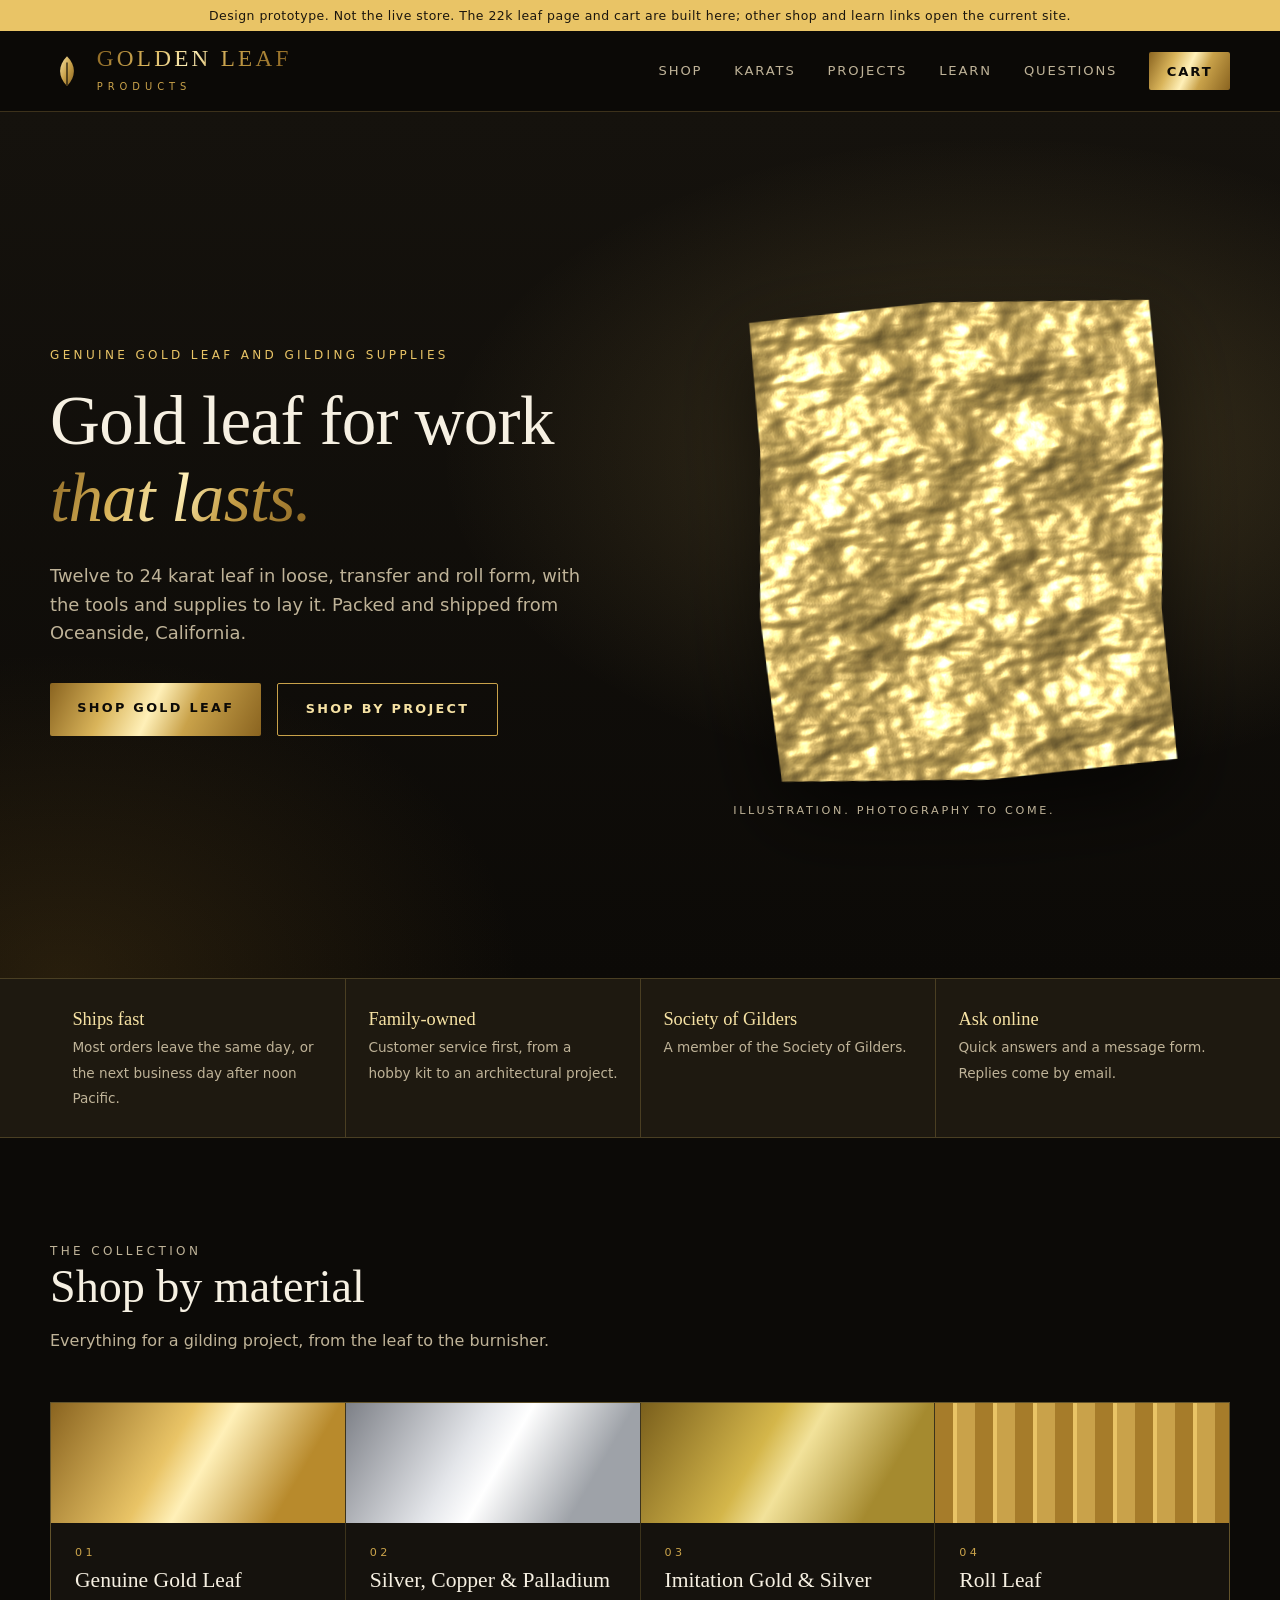
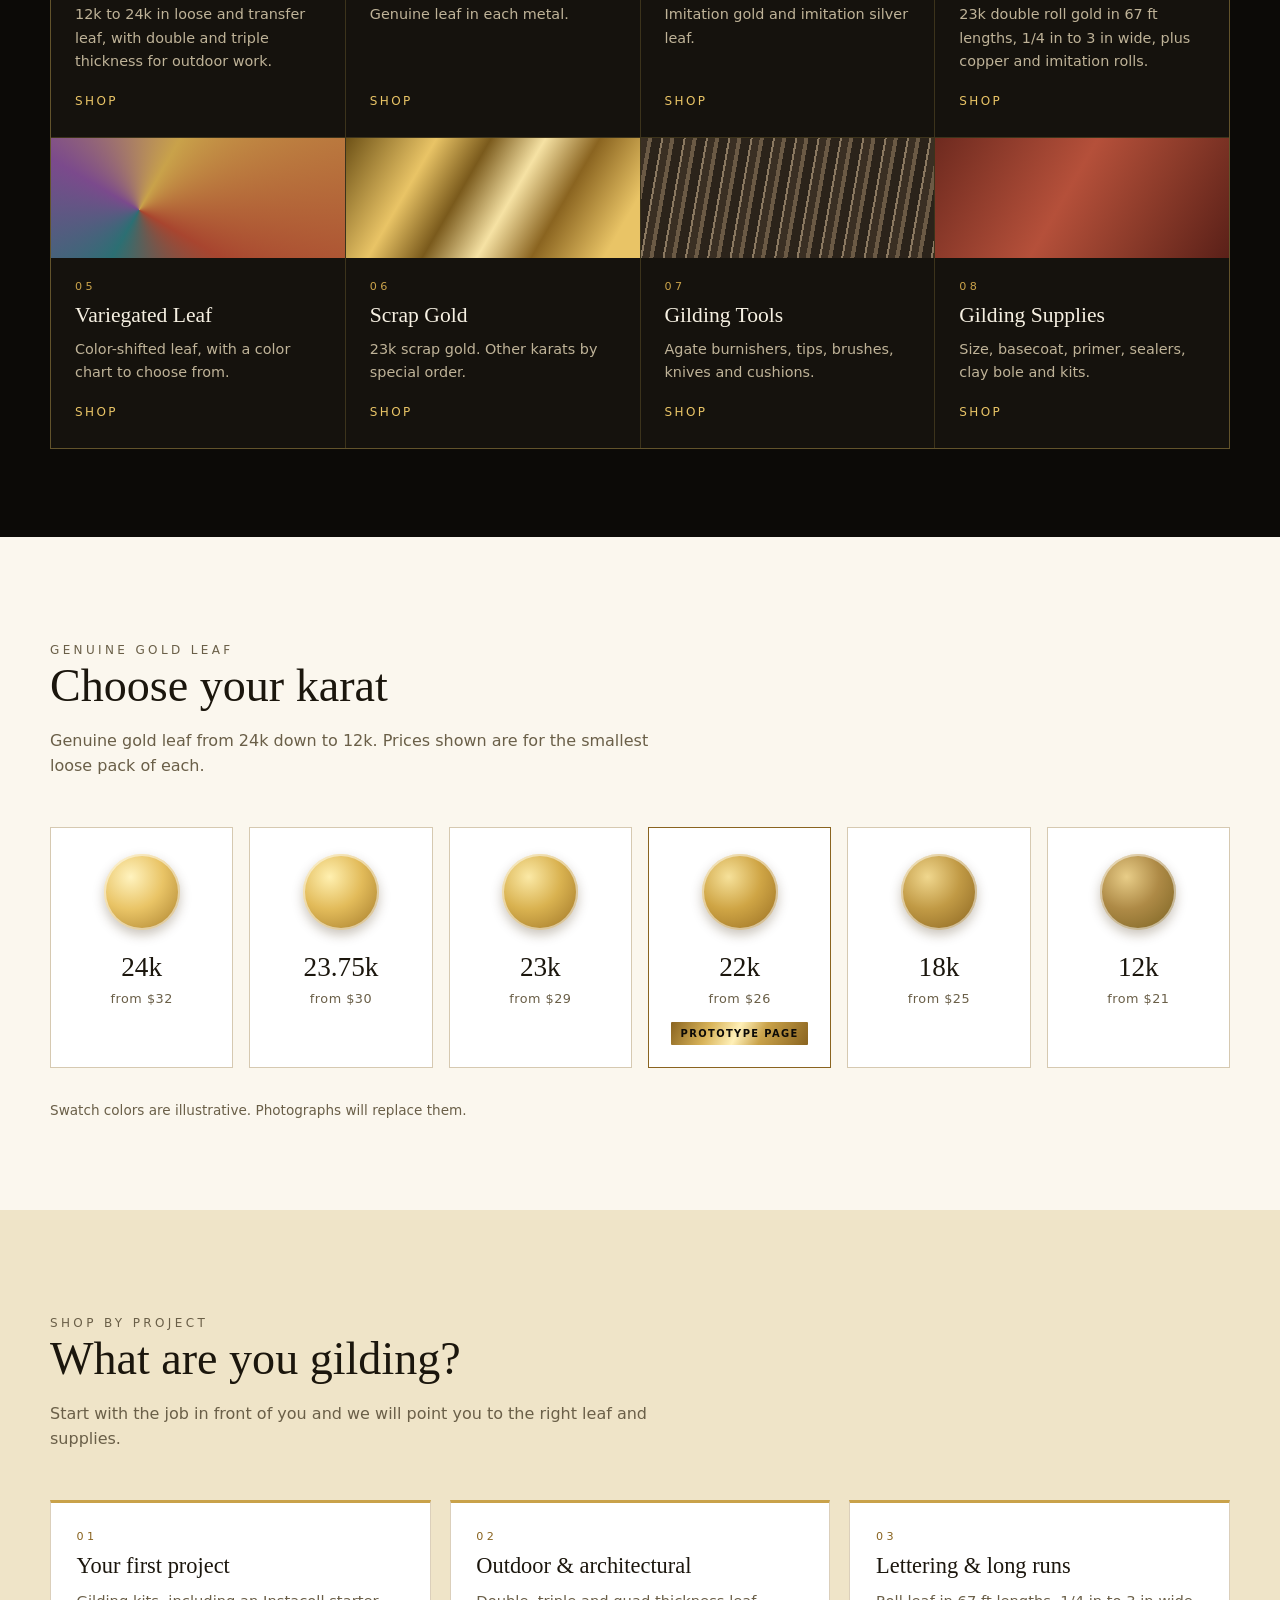
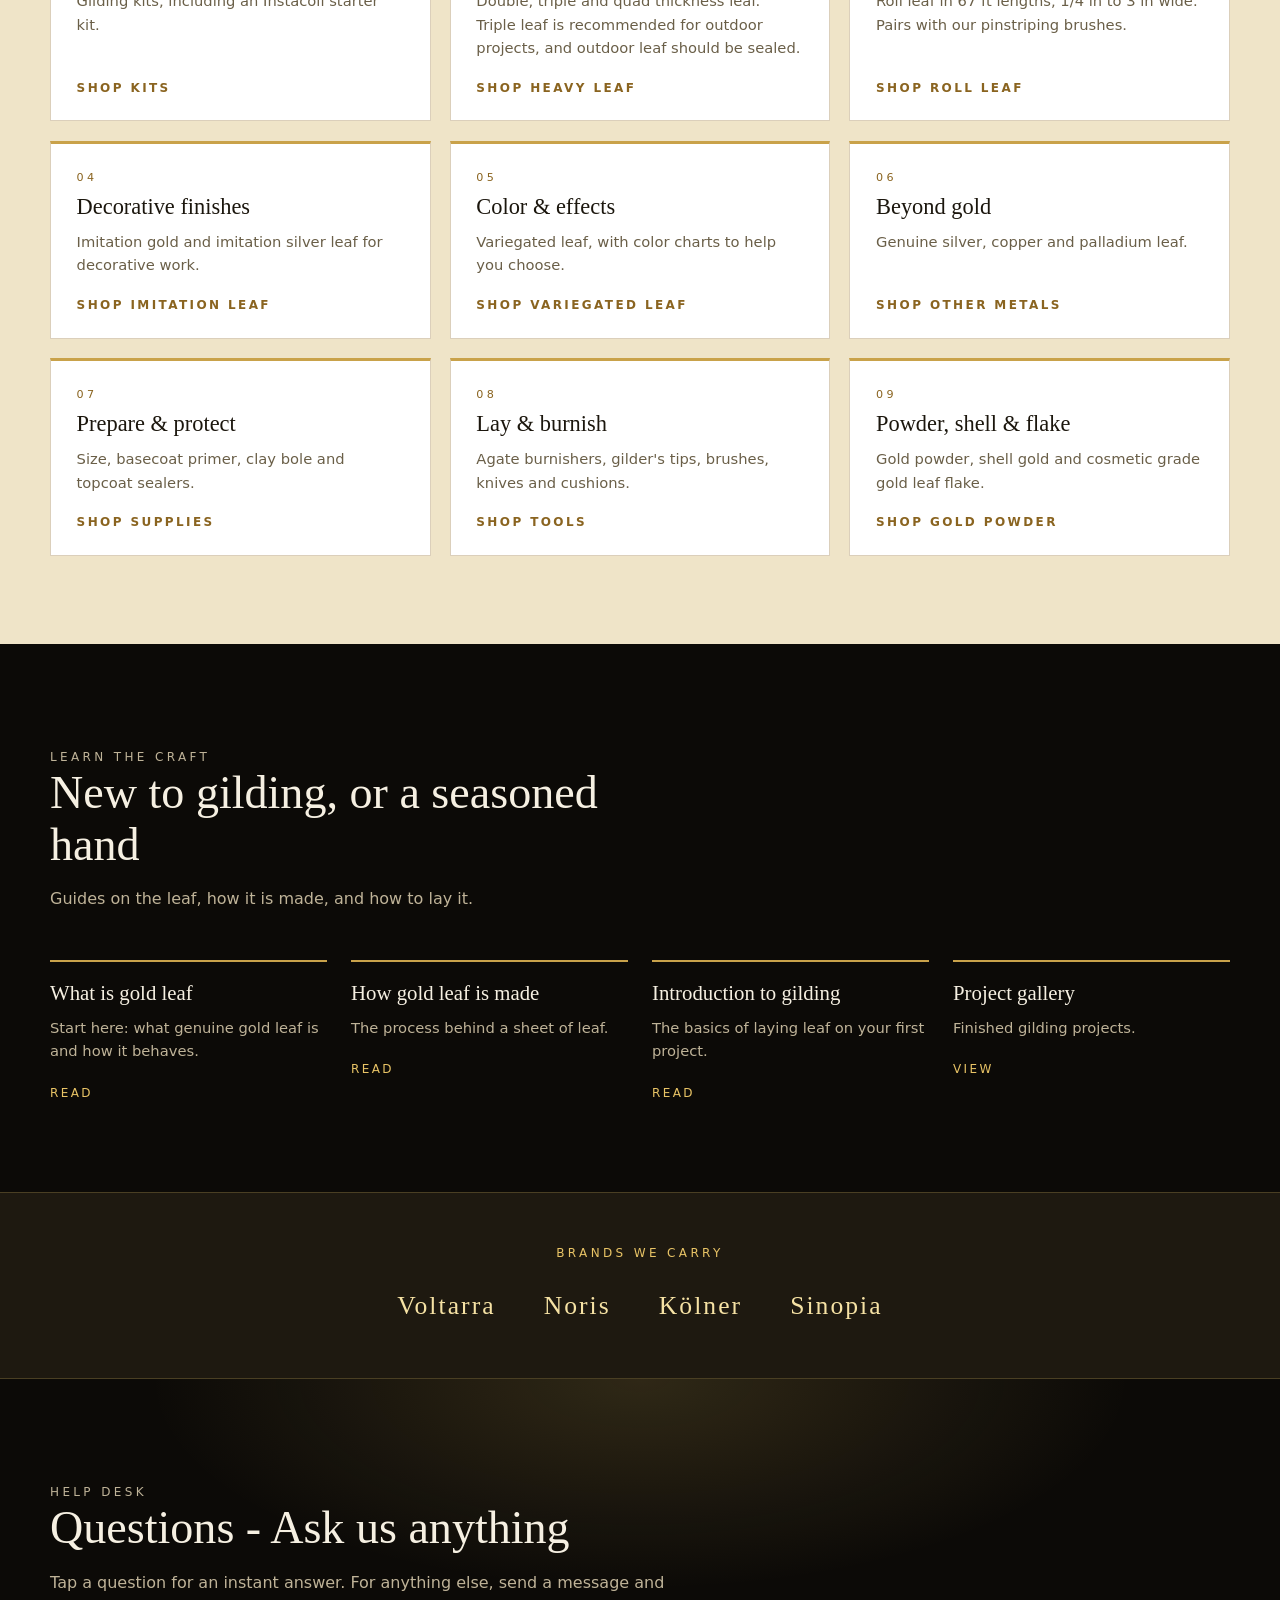
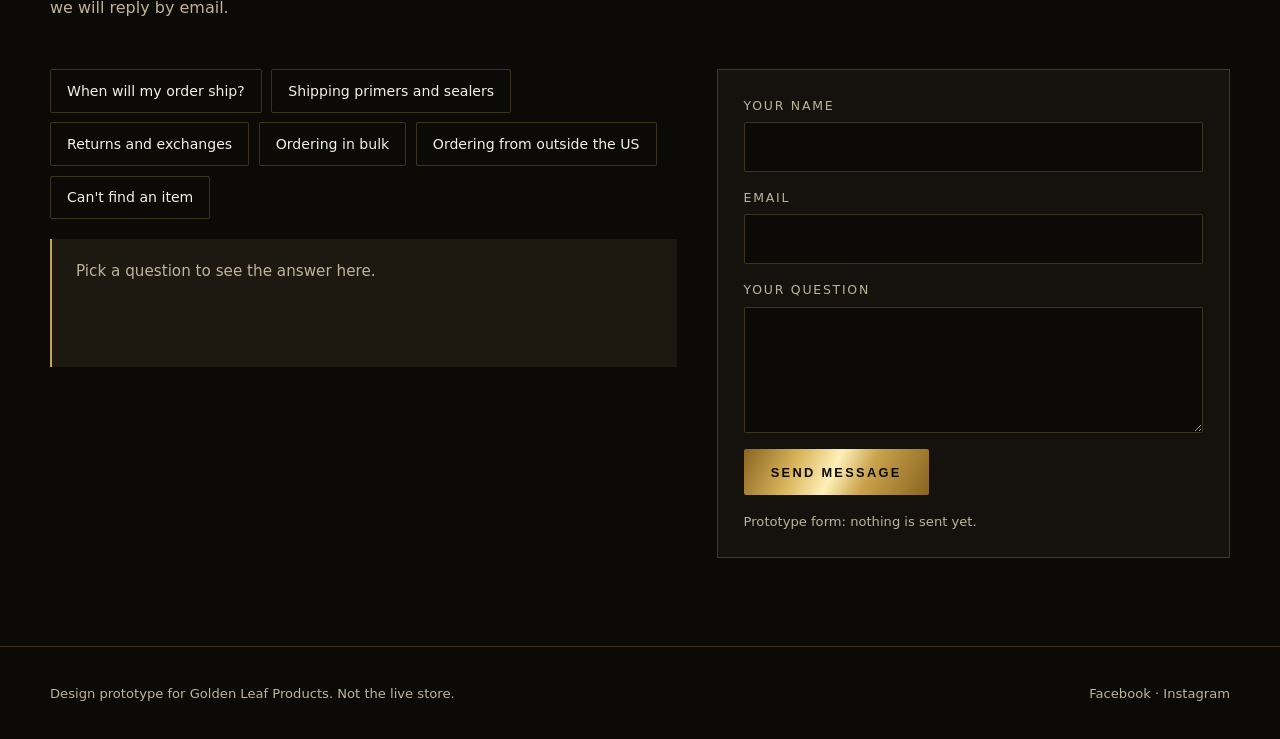
==== commit 5dc6b64d: "Retitle the help section to match the Questions menu item Co-Authored-By: Claude Sonnet 5.5 <noreply" ====
--- a/index.html
+++ b/index.html
@@ -286,7 +286,7 @@
       <div class="wrap">
         <div class="section-head reveal">
           <p class="eyebrow">Help desk</p>
-          <h2 id="help-title">Ask us anything</h2>
+          <h2 id="help-title">Questions - Ask us anything</h2>
           <p>Tap a question for an instant answer. For anything else, send a message and we will reply by email.</p>
         </div>
         <div class="help reveal">
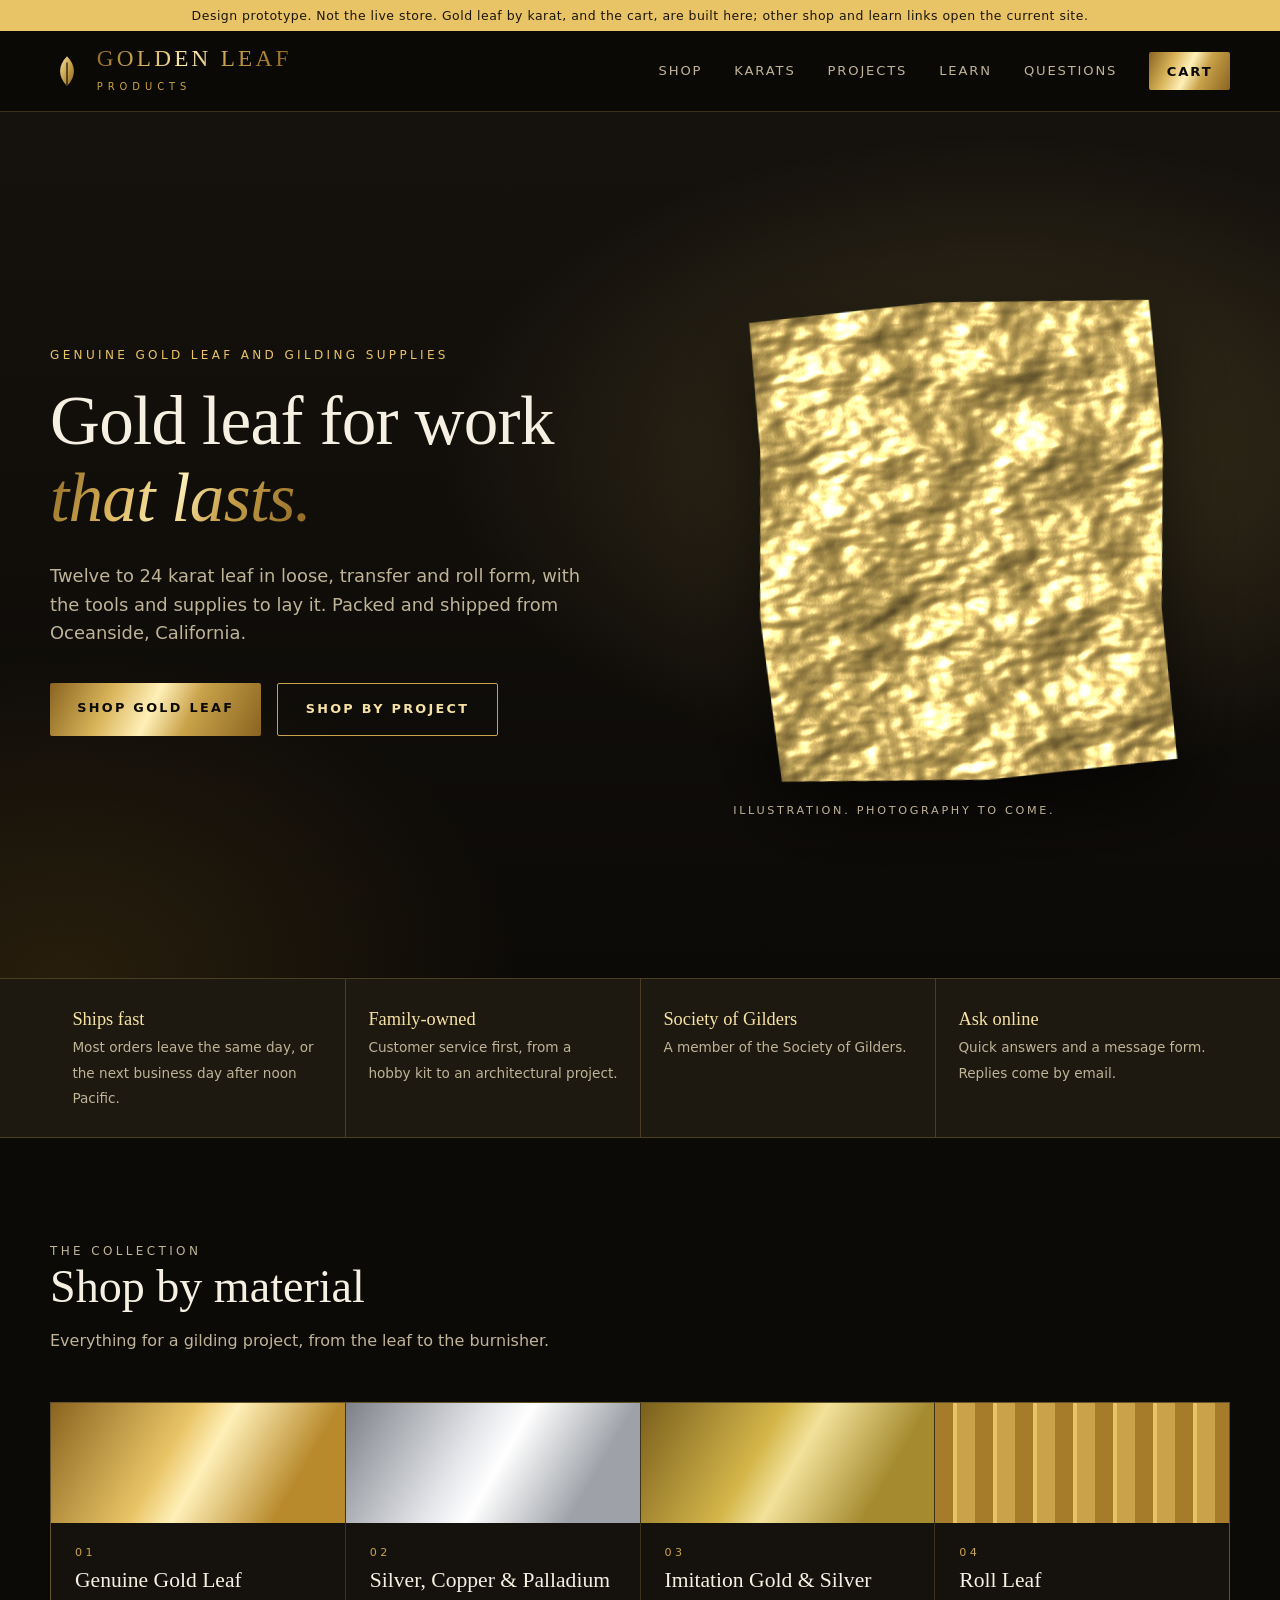
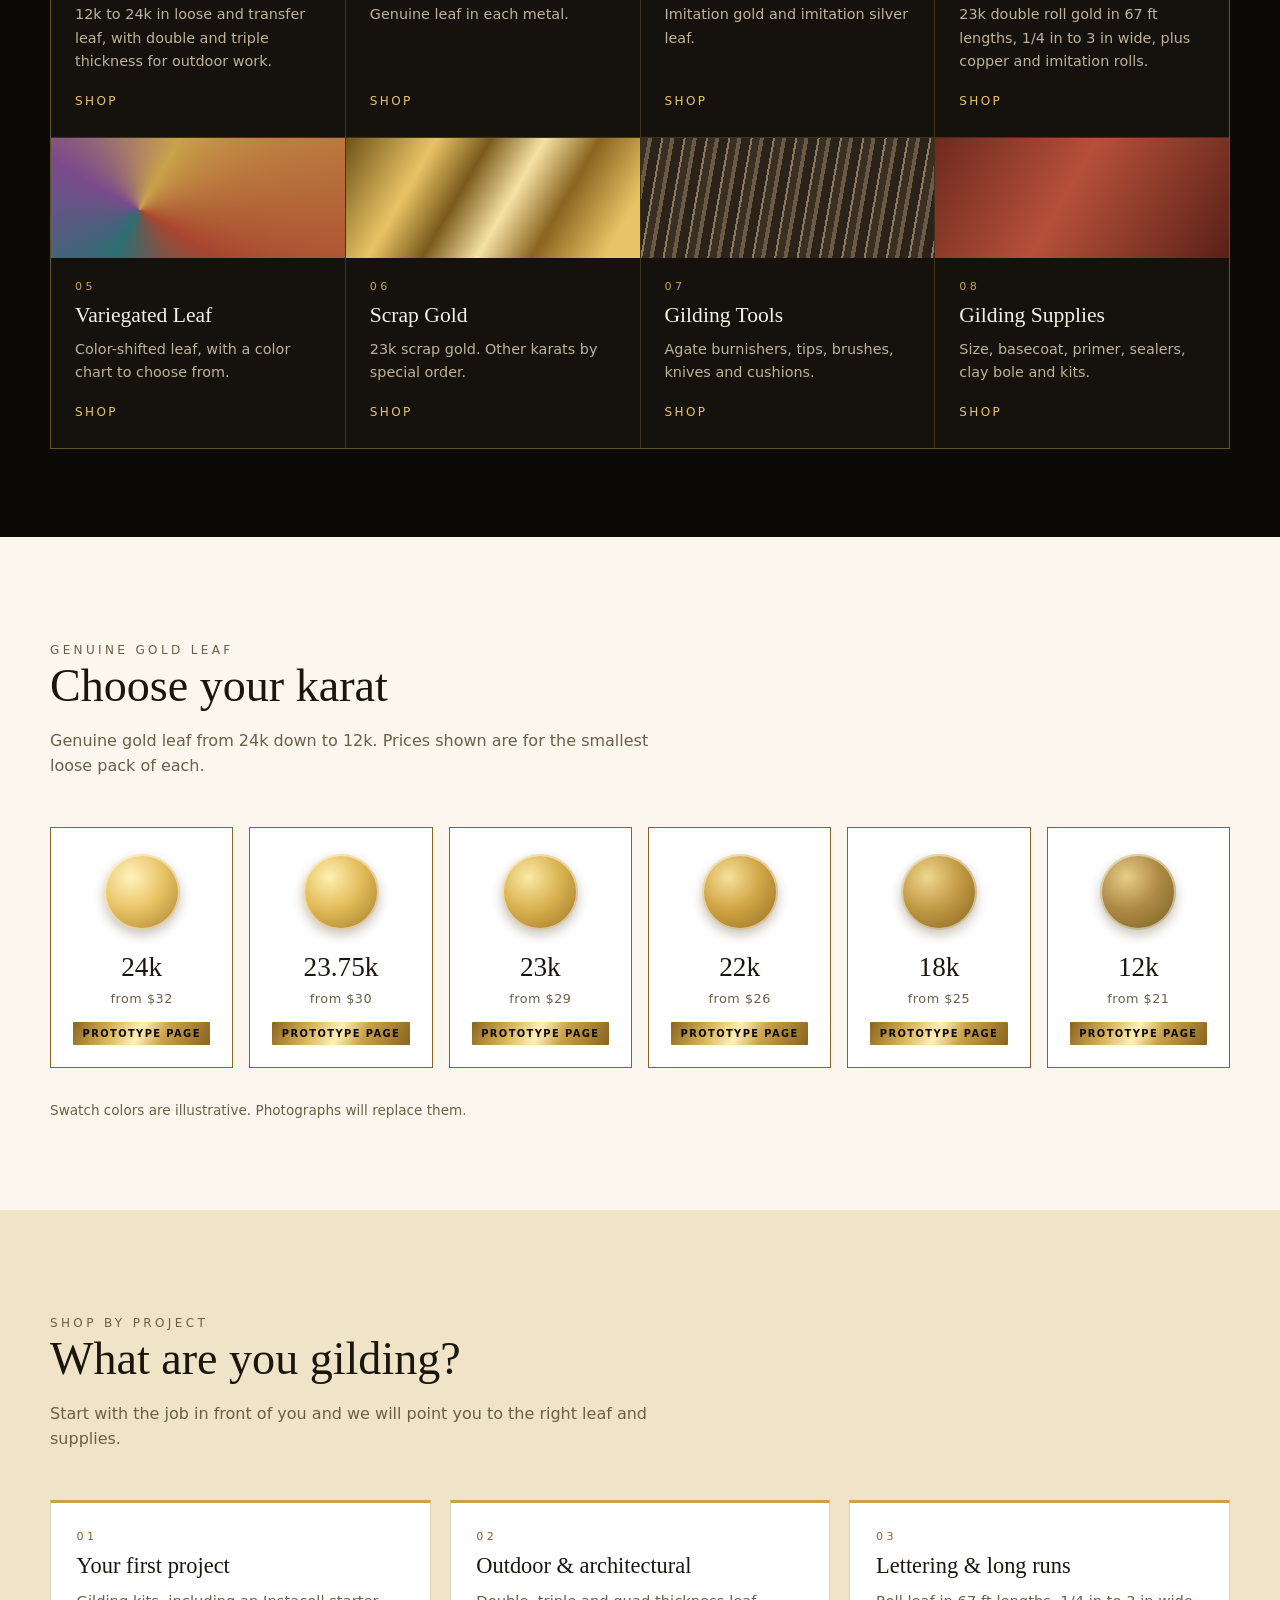
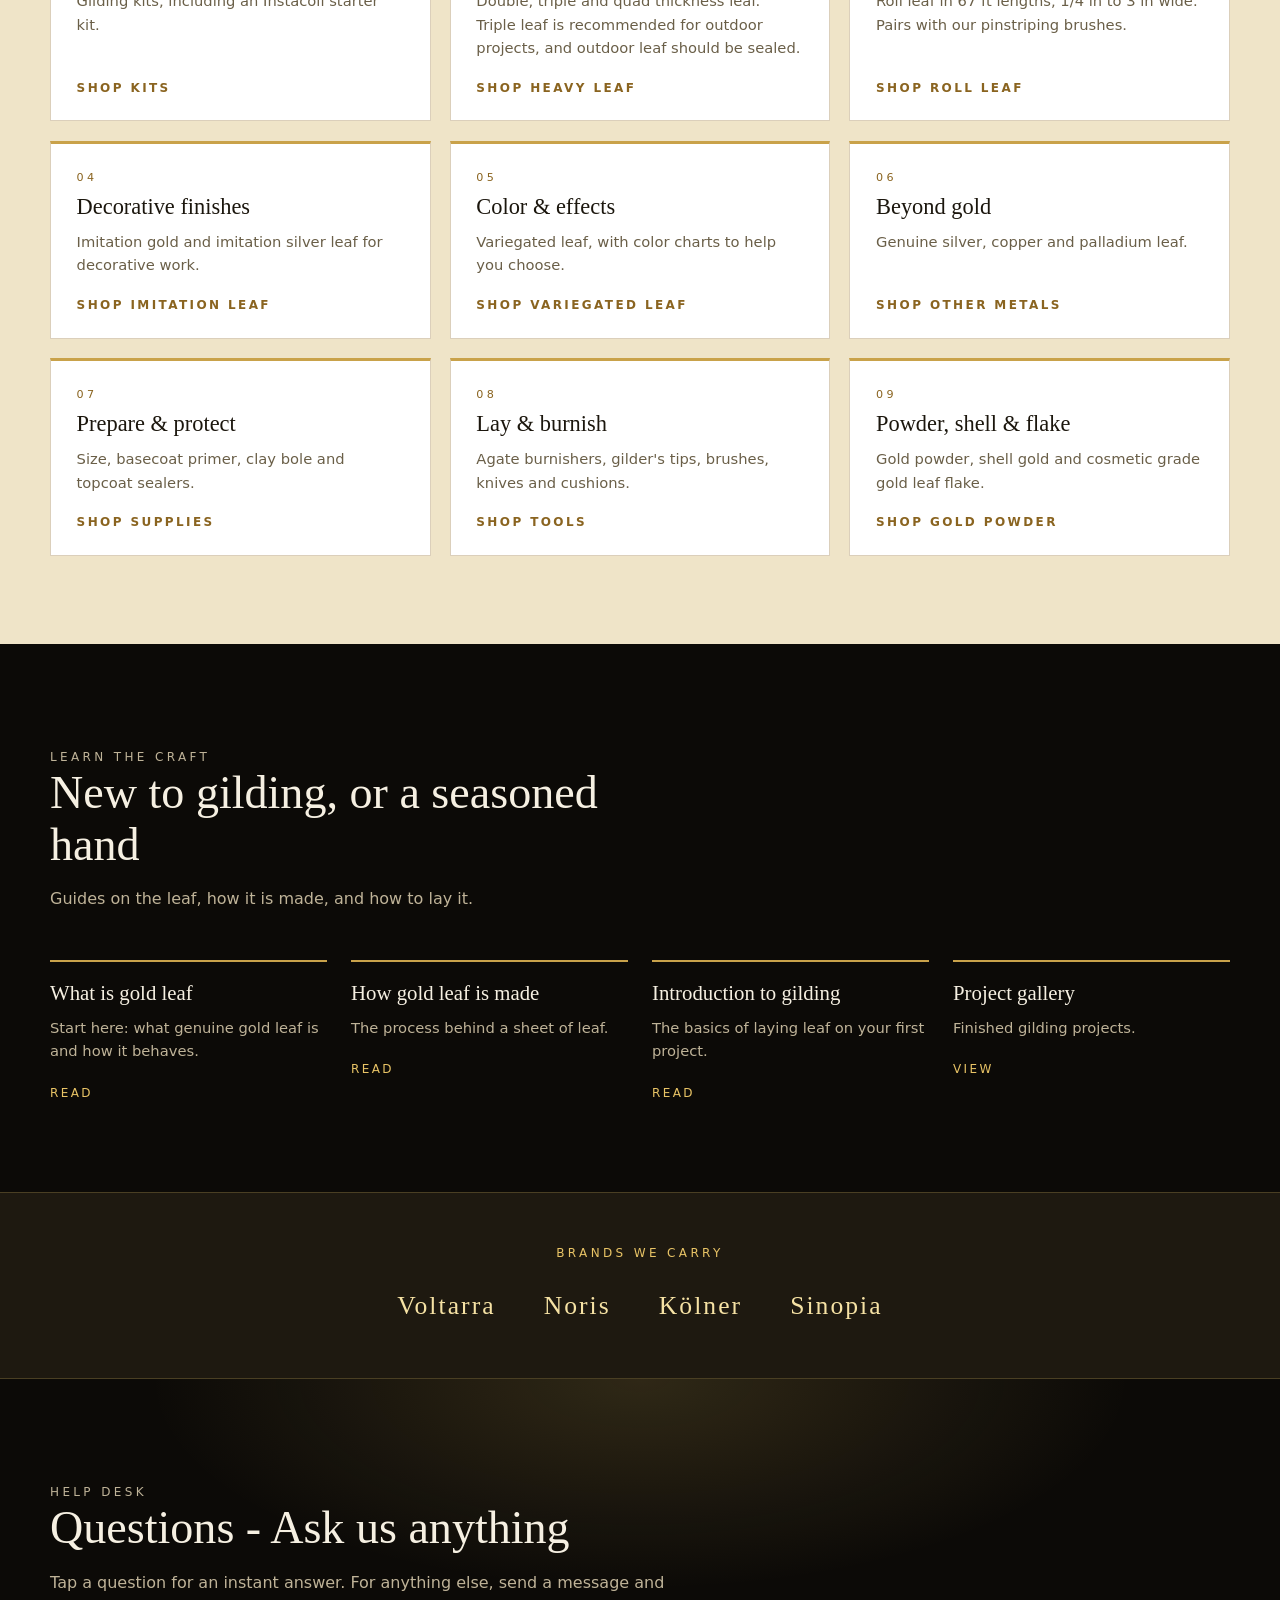
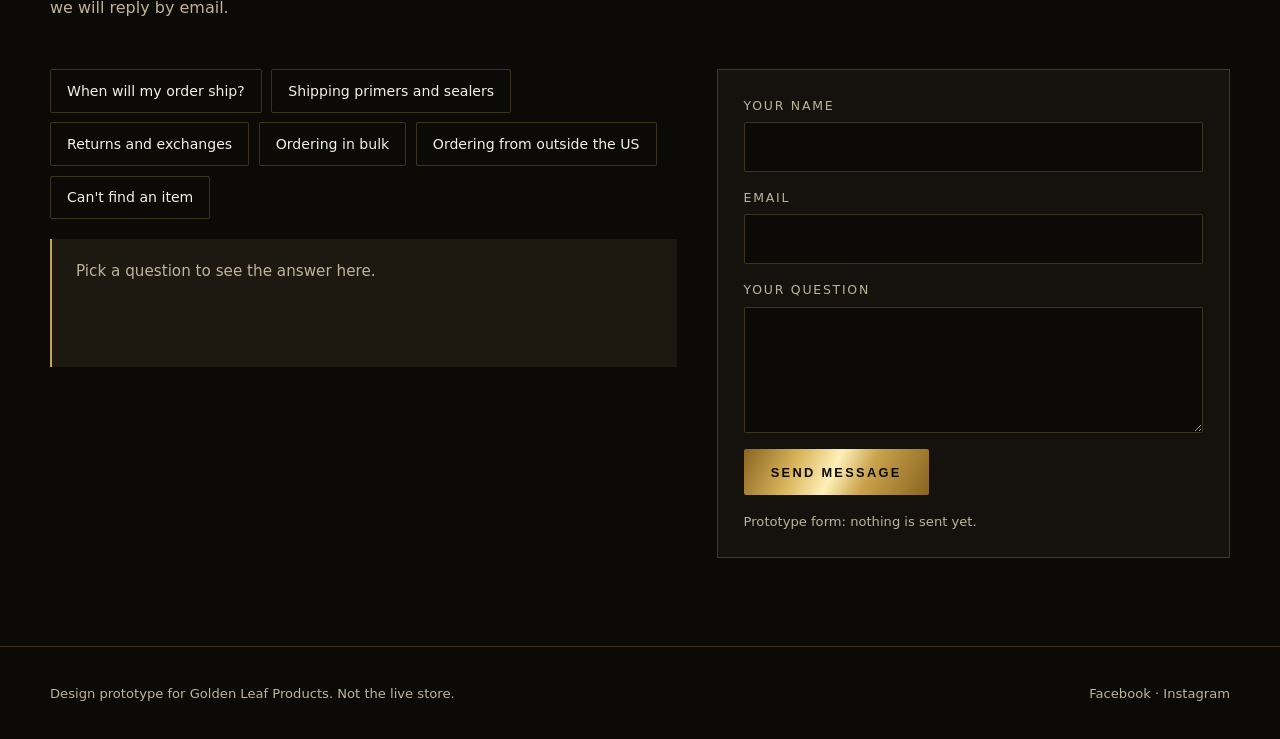
==== commit 33f6e9cc: "Add karat pages and 18 genuine gold leaf product pages One data file now drives 18 products (200 pac" ====
--- a/index.html
+++ b/index.html
@@ -11,7 +11,7 @@
 </head>
 <body>
 
-  <div class="proto">Design prototype. Not the live store. The 22k leaf page and cart are built here; other shop and learn links open the current site.</div>
+  <div class="proto">Design prototype. Not the live store. Gold leaf by karat, and the cart, are built here; other shop and learn links open the current site.</div>
 
 
   <header class="site-header">
@@ -164,12 +164,12 @@
           <p>Genuine gold leaf from 24k down to 12k. Prices shown are for the smallest loose pack of each.</p>
         </div>
         <div class="karats reveal">
-          <a class="chip" href="https://www.goldenleafproducts.com/cat-24k-leaf.html" rel="noopener"><div class="dot k24"></div><b>24k</b><small>from $32</small></a>
-          <a class="chip" href="https://www.goldenleafproducts.com/cat-2375k-leaf.html" rel="noopener"><div class="dot k2375"></div><b>23.75k</b><small>from $30</small></a>
-          <a class="chip" href="https://www.goldenleafproducts.com/cat-23k-leaf.html" rel="noopener"><div class="dot k23"></div><b>23k</b><small>from $29</small></a>
-          <a class="chip chip-live" href="product.html?p=22k-gold-leaf"><div class="dot k22"></div><b>22k</b><small>from $26</small><span class="chip-tag">Prototype page</span></a>
-          <a class="chip" href="https://www.goldenleafproducts.com/order-18k-gold-leaf.html" rel="noopener"><div class="dot k18"></div><b>18k</b><small>from $25</small></a>
-          <a class="chip" href="https://www.goldenleafproducts.com/order-12k-gold-leaf.html" rel="noopener"><div class="dot k12"></div><b>12k</b><small>from $21</small></a>
+          <a class="chip chip-live" href="karat.html?k=24k"><div class="dot k24"></div><b>24k</b><small>from $32</small><span class="chip-tag">Prototype page</span></a>
+          <a class="chip chip-live" href="karat.html?k=23.75k"><div class="dot k2375"></div><b>23.75k</b><small>from $30</small><span class="chip-tag">Prototype page</span></a>
+          <a class="chip chip-live" href="karat.html?k=23k"><div class="dot k23"></div><b>23k</b><small>from $29</small><span class="chip-tag">Prototype page</span></a>
+          <a class="chip chip-live" href="karat.html?k=22k"><div class="dot k22"></div><b>22k</b><small>from $26</small><span class="chip-tag">Prototype page</span></a>
+          <a class="chip chip-live" href="karat.html?k=18k"><div class="dot k18"></div><b>18k</b><small>from $25</small><span class="chip-tag">Prototype page</span></a>
+          <a class="chip chip-live" href="karat.html?k=12k"><div class="dot k12"></div><b>12k</b><small>from $21</small><span class="chip-tag">Prototype page</span></a>
         </div>
         <p class="karat-note">Swatch colors are illustrative. Photographs will replace them.</p>
       </div>
--- a/css/styles.css
+++ b/css/styles.css
@@ -369,3 +369,33 @@
 @media (max-width: 520px) { .karats { grid-template-columns: repeat(2, 1fr); } }
 
 section[id] { scroll-margin-top: 4.5rem; }
+
+/* Karat listing page and low-inventory note */
+.ktabs { display: flex; flex-wrap: wrap; gap: 0.5rem; margin-bottom: 2.4rem; }
+.ktabs a { border: 1px solid var(--line); padding: 0.55rem 1.1rem; font-family: var(--serif); font-size: 1.15rem; color: var(--muted); transition: border-color 0.2s, color 0.2s; }
+.ktabs a:hover { border-color: var(--gold); color: var(--gold-pale); }
+.ktabs a[aria-current="page"] { background: var(--gold-foil); color: var(--ink); border-color: transparent; font-weight: 600; }
+.khead { display: flex; gap: 1.8rem; align-items: center; margin-bottom: 2.6rem; }
+.khead .dot, .kcard .dot { border-radius: 50%; box-shadow: inset 0 0 0 2px rgba(255, 255, 255, 0.45), 0 5px 12px rgba(0, 0, 0, 0.5); flex: none; }
+.khead .dot { width: 96px; height: 96px; }
+.khead h1 { font-size: clamp(2rem, 4.4vw, 3.2rem); margin-bottom: 0.7rem; }
+.khead .lede { color: var(--muted); max-width: 44rem; margin: 0; }
+.kgrid { display: grid; grid-template-columns: repeat(auto-fit, minmax(min(100%, 250px), 1fr)); gap: 1rem; }
+.kcard { display: flex; flex-direction: column; gap: 0.5rem; background: var(--coal); border: 1px solid var(--line); padding: 1.5rem 1.4rem 1.3rem; transition: transform 0.2s, border-color 0.2s, box-shadow 0.2s; }
+.kcard:hover { transform: translateY(-3px); border-color: var(--gold); box-shadow: 0 14px 28px rgba(0, 0, 0, 0.4); }
+.kcard .dot { width: 44px; height: 44px; margin-bottom: 0.4rem; }
+.kcard h3 { font-size: 1.35rem; }
+.kfacts { color: var(--muted); font-size: 0.85rem; margin: 0; }
+.kcomp { color: var(--gold-pale); font-size: 0.85rem; margin: 0; }
+.kprice { margin: 0.6rem 0 0; flex: 1; }
+.kprice b { font-family: var(--serif); font-size: 1.5rem; font-weight: 500; color: var(--gold-pale); }
+.kprice small { color: var(--muted); font-size: 0.82rem; }
+.klow { align-self: flex-start; font-size: 0.7rem; letter-spacing: 0.1em; text-transform: uppercase; color: var(--ink); background: var(--gold-bright); padding: 0.15rem 0.55rem; border-radius: 1px; }
+.kcard .go { font-size: 0.75rem; letter-spacing: 0.2em; text-transform: uppercase; color: var(--gold-bright); margin-top: 0.5rem; }
+.kgrid + .fine { margin-top: 2rem; }
+.lownote { margin: 1rem 0 0; font-size: 0.92rem; color: var(--gold-pale); min-height: 0; }
+.lownote:empty { display: none; }
+.lownote a { color: var(--gold-bright); border-bottom: 1px solid var(--gold); }
+.buyrow .btn[disabled] { opacity: 0.45; cursor: not-allowed; }
+.seg.single button { cursor: default; }
+@media (max-width: 560px) { .khead { flex-direction: column; align-items: flex-start; } .khead .dot { width: 72px; height: 72px; } }
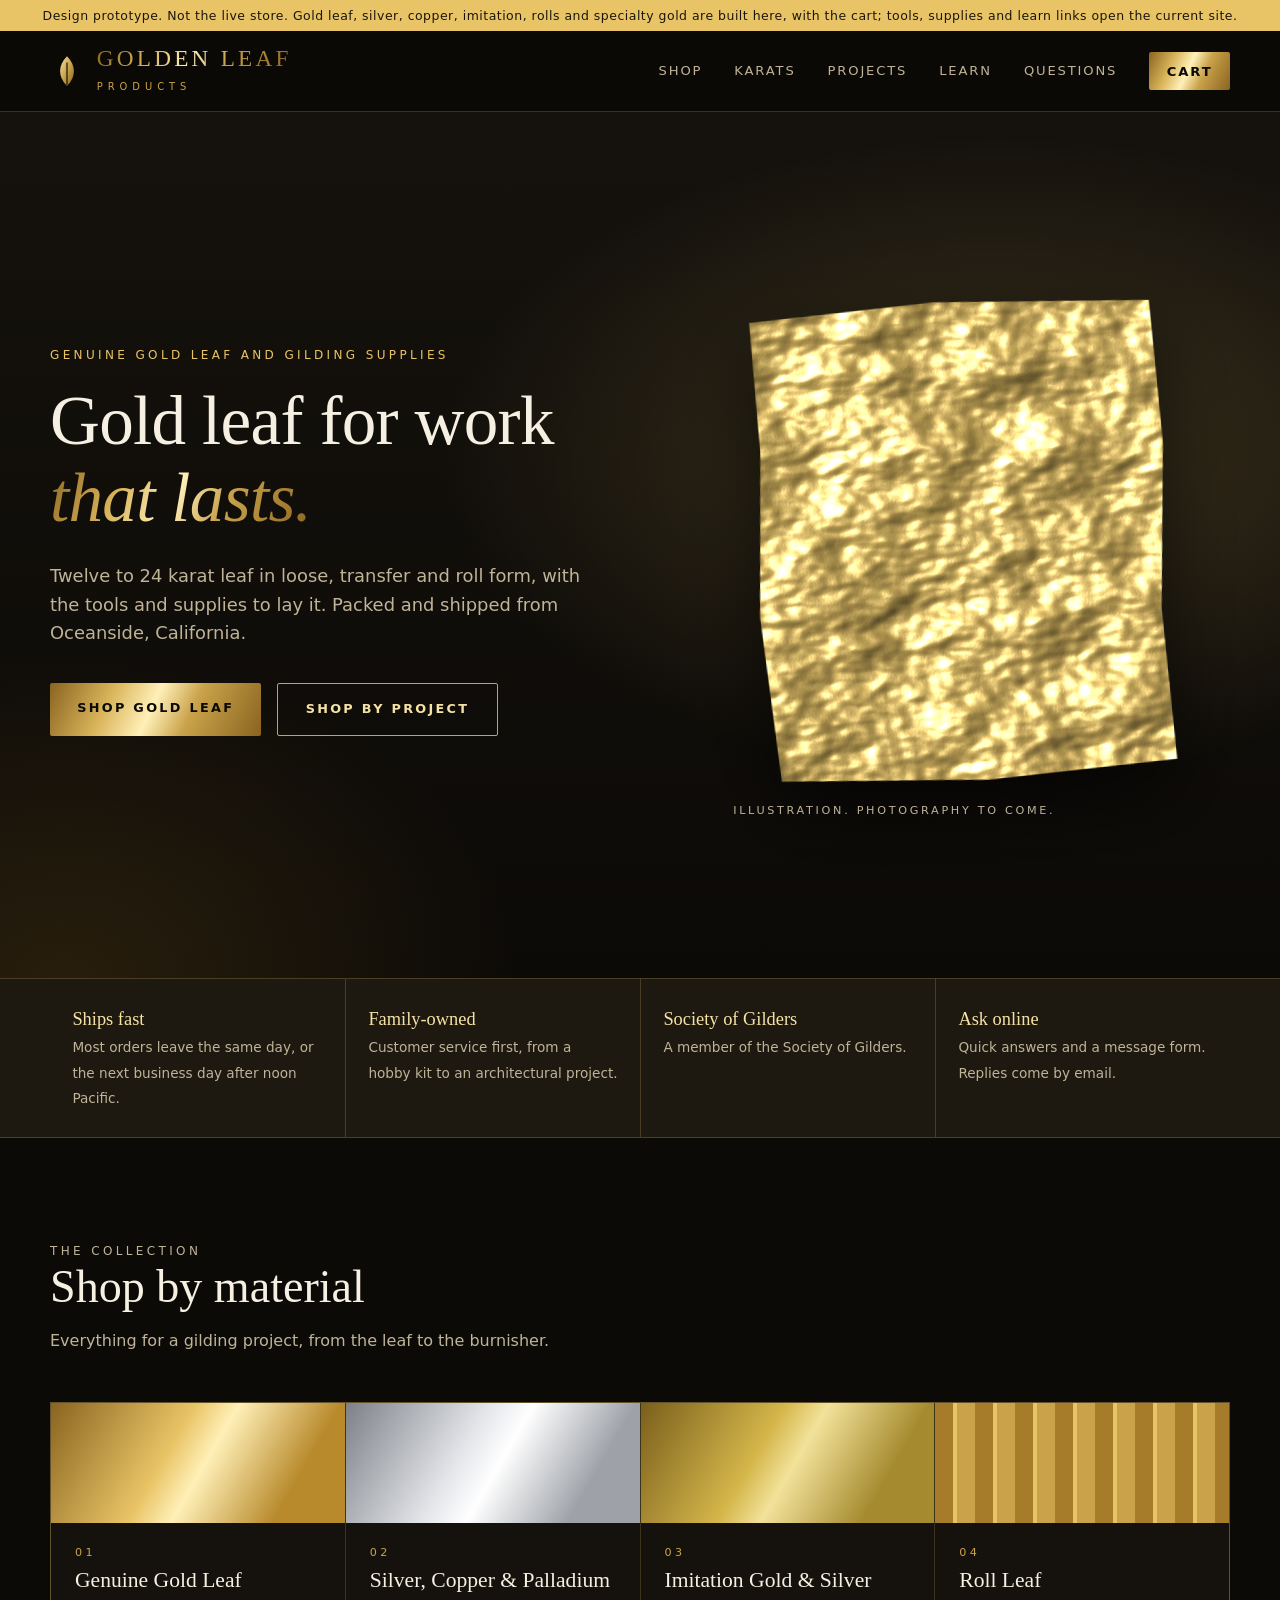
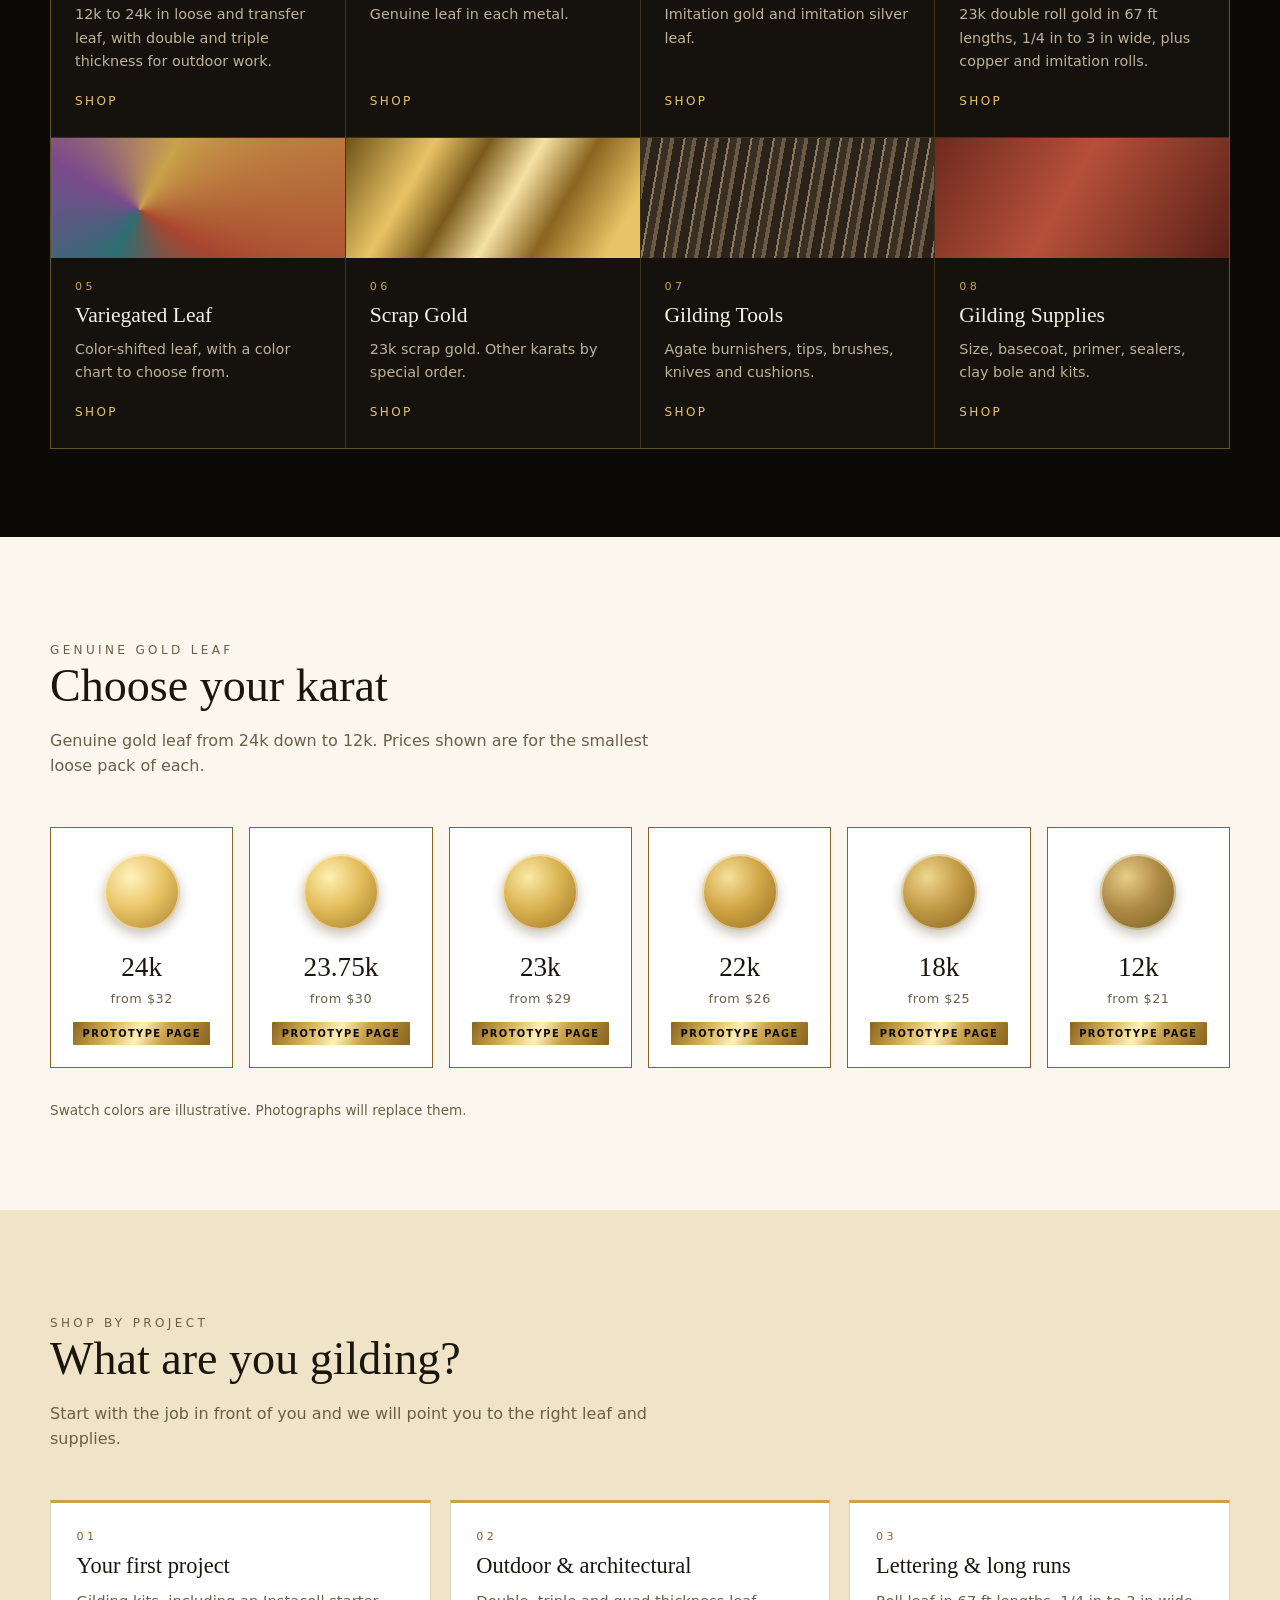
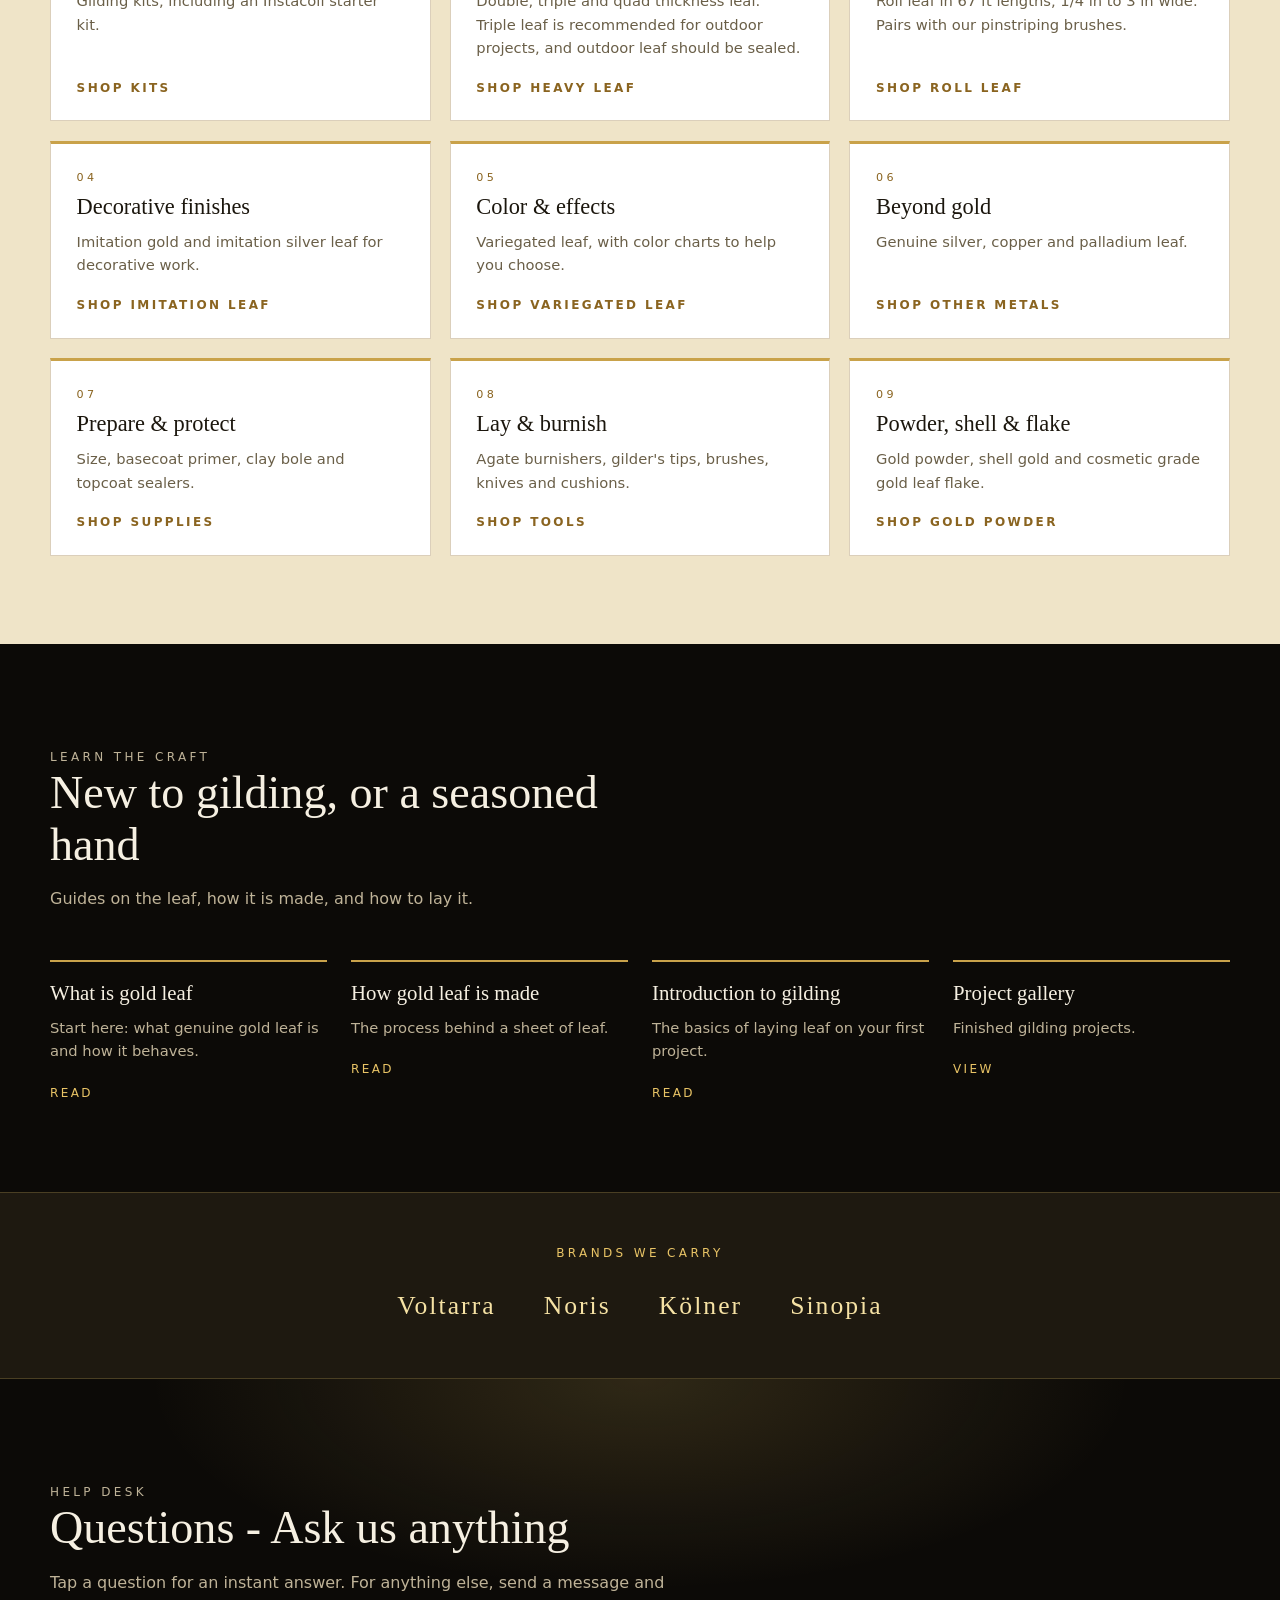
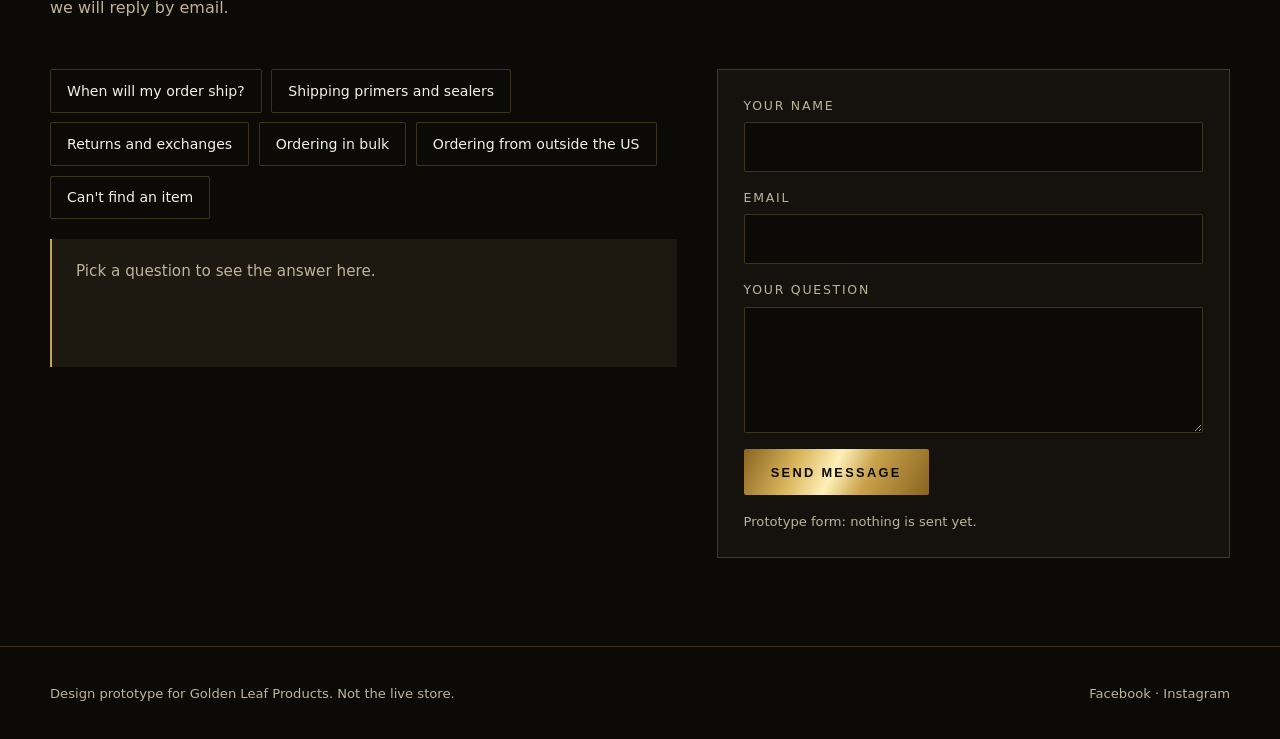
==== commit dbc4b7cd: "Add silver, copper, palladium, imitation, roll and specialty gold pages 17 more products (35 total, " ====
--- a/index.html
+++ b/index.html
@@ -11,7 +11,7 @@
 </head>
 <body>
 
-  <div class="proto">Design prototype. Not the live store. Gold leaf by karat, and the cart, are built here; other shop and learn links open the current site.</div>
+  <div class="proto">Design prototype. Not the live store. Gold leaf, silver, copper, imitation, rolls and specialty gold are built here, with the cart; tools, supplies and learn links open the current site.</div>
 
 
   <header class="site-header">
@@ -54,7 +54,7 @@
           <h1 id="hero-title">Gold leaf for work <em class="gold-text">that lasts.</em></h1>
           <p class="lede">Twelve to 24 karat leaf in loose, transfer and roll form, with the tools and supplies to lay it. Packed and shipped from Oceanside, California.</p>
           <div class="btn-row">
-            <a class="btn btn-gold" href="https://www.goldenleafproducts.com/cat-real-gold.html" rel="noopener">Shop gold leaf</a>
+            <a class="btn btn-gold" href="#karat">Shop gold leaf</a>
             <a class="btn btn-line" href="#projects">Shop by project</a>
           </div>
         </div>
@@ -104,37 +104,37 @@
           <p>Everything for a gilding project, from the leaf to the burnisher.</p>
         </div>
         <div class="tiles reveal">
-          <a class="tile" href="https://www.goldenleafproducts.com/cat-real-gold.html" rel="noopener">
+          <a class="tile" href="#karat">
             <div class="sw sw-gold"></div><span class="num">01</span>
             <h3>Genuine Gold Leaf</h3>
             <p>12k to 24k in loose and transfer leaf, with double and triple thickness for outdoor work.</p>
             <span class="go">Shop</span>
           </a>
-          <a class="tile" href="https://www.goldenleafproducts.com/cat-silver-copper-palladium.html" rel="noopener">
+          <a class="tile" href="karat.html?c=silver-copper-palladium">
             <div class="sw sw-silver"></div><span class="num">02</span>
             <h3>Silver, Copper &amp; Palladium</h3>
             <p>Genuine leaf in each metal.</p>
             <span class="go">Shop</span>
           </a>
-          <a class="tile" href="https://www.goldenleafproducts.com/cat-imitation-leaf.html" rel="noopener">
+          <a class="tile" href="karat.html?c=imitation">
             <div class="sw sw-imitation"></div><span class="num">03</span>
             <h3>Imitation Gold &amp; Silver</h3>
             <p>Imitation gold and imitation silver leaf.</p>
             <span class="go">Shop</span>
           </a>
-          <a class="tile" href="https://www.goldenleafproducts.com/cat-rolls.html" rel="noopener">
+          <a class="tile" href="karat.html?c=roll-leaf">
             <div class="sw sw-roll"></div><span class="num">04</span>
             <h3>Roll Leaf</h3>
             <p>23k double roll gold in 67 ft lengths, 1/4 in to 3 in wide, plus copper and imitation rolls.</p>
             <span class="go">Shop</span>
           </a>
-          <a class="tile" href="https://www.goldenleafproducts.com/cat-variegated-leaf.html" rel="noopener">
+          <a class="tile" href="karat.html?c=variegated-leaf">
             <div class="sw sw-var"></div><span class="num">05</span>
             <h3>Variegated Leaf</h3>
             <p>Color-shifted leaf, with a color chart to choose from.</p>
             <span class="go">Shop</span>
           </a>
-          <a class="tile" href="https://www.goldenleafproducts.com/order-gold-leaf-scrap.html" rel="noopener">
+          <a class="tile" href="product.html?p=gold-leaf-scrap">
             <div class="sw sw-scrap"></div><span class="num">06</span>
             <h3>Scrap Gold</h3>
             <p>23k scrap gold. Other karats by special order.</p>
@@ -189,31 +189,31 @@
             <p>Gilding kits, including an Instacoll starter kit.</p>
             <span class="go">Shop kits</span>
           </a>
-          <a class="proj" href="https://www.goldenleafproducts.com/cat-thick-gold-leaf.html" rel="noopener">
+          <a class="proj" href="karat.html?c=heavy-leaf">
             <span class="num">02</span>
             <h3>Outdoor &amp; architectural</h3>
             <p>Double, triple and quad thickness leaf. Triple leaf is recommended for outdoor projects, and outdoor leaf should be sealed.</p>
             <span class="go">Shop heavy leaf</span>
           </a>
-          <a class="proj" href="https://www.goldenleafproducts.com/cat-rolls.html" rel="noopener">
+          <a class="proj" href="karat.html?c=roll-leaf">
             <span class="num">03</span>
             <h3>Lettering &amp; long runs</h3>
             <p>Roll leaf in 67 ft lengths, 1/4 in to 3 in wide. Pairs with our pinstriping brushes.</p>
             <span class="go">Shop roll leaf</span>
           </a>
-          <a class="proj" href="https://www.goldenleafproducts.com/cat-imitation-leaf.html" rel="noopener">
+          <a class="proj" href="karat.html?c=imitation">
             <span class="num">04</span>
             <h3>Decorative finishes</h3>
             <p>Imitation gold and imitation silver leaf for decorative work.</p>
             <span class="go">Shop imitation leaf</span>
           </a>
-          <a class="proj" href="https://www.goldenleafproducts.com/cat-variegated-leaf.html" rel="noopener">
+          <a class="proj" href="karat.html?c=variegated-leaf">
             <span class="num">05</span>
             <h3>Color &amp; effects</h3>
             <p>Variegated leaf, with color charts to help you choose.</p>
             <span class="go">Shop variegated leaf</span>
           </a>
-          <a class="proj" href="https://www.goldenleafproducts.com/cat-silver-copper-palladium.html" rel="noopener">
+          <a class="proj" href="karat.html?c=silver-copper-palladium">
             <span class="num">06</span>
             <h3>Beyond gold</h3>
             <p>Genuine silver, copper and palladium leaf.</p>
@@ -231,7 +231,7 @@
             <p>Agate burnishers, gilder's tips, brushes, knives and cushions.</p>
             <span class="go">Shop tools</span>
           </a>
-          <a class="proj" href="https://www.goldenleafproducts.com/order-gold-powder.html" rel="noopener">
+          <a class="proj" href="karat.html?c=specialty-gold">
             <span class="num">09</span>
             <h3>Powder, shell &amp; flake</h3>
             <p>Gold powder, shell gold and cosmetic grade gold leaf flake.</p>
--- a/css/styles.css
+++ b/css/styles.css
@@ -399,3 +399,11 @@
 .buyrow .btn[disabled] { opacity: 0.45; cursor: not-allowed; }
 .seg.single button { cursor: default; }
 @media (max-width: 560px) { .khead { flex-direction: column; align-items: flex-start; } .khead .dot { width: 72px; height: 72px; } }
+
+/* Swatches and tones for non-gold products */
+.s-silver { background: radial-gradient(circle at 35% 30%, #ffffff, #cfd4da 45%, #7d8087); }
+.s-copper { background: radial-gradient(circle at 35% 30%, #f2b08a, #c8703f 45%, #7a3e1c); }
+.s-imitation { background: radial-gradient(circle at 35% 30%, #f5e6a0, #d4b64a 45%, #8a7421); }
+.s-palladium { background: radial-gradient(circle at 35% 30%, #f4f5f6, #b9bdc3 45%, #6f7379); }
+.s-variegated { background: conic-gradient(from 200deg at 40% 40%, #2c6f73, #7b4a8c, #c9a24a, #a8452f, #2c6f73); }
+.pdp-media.tone-variegated .foil { filter: hue-rotate(35deg) saturate(1.25) drop-shadow(0 30px 40px rgba(0, 0, 0, 0.65)); }
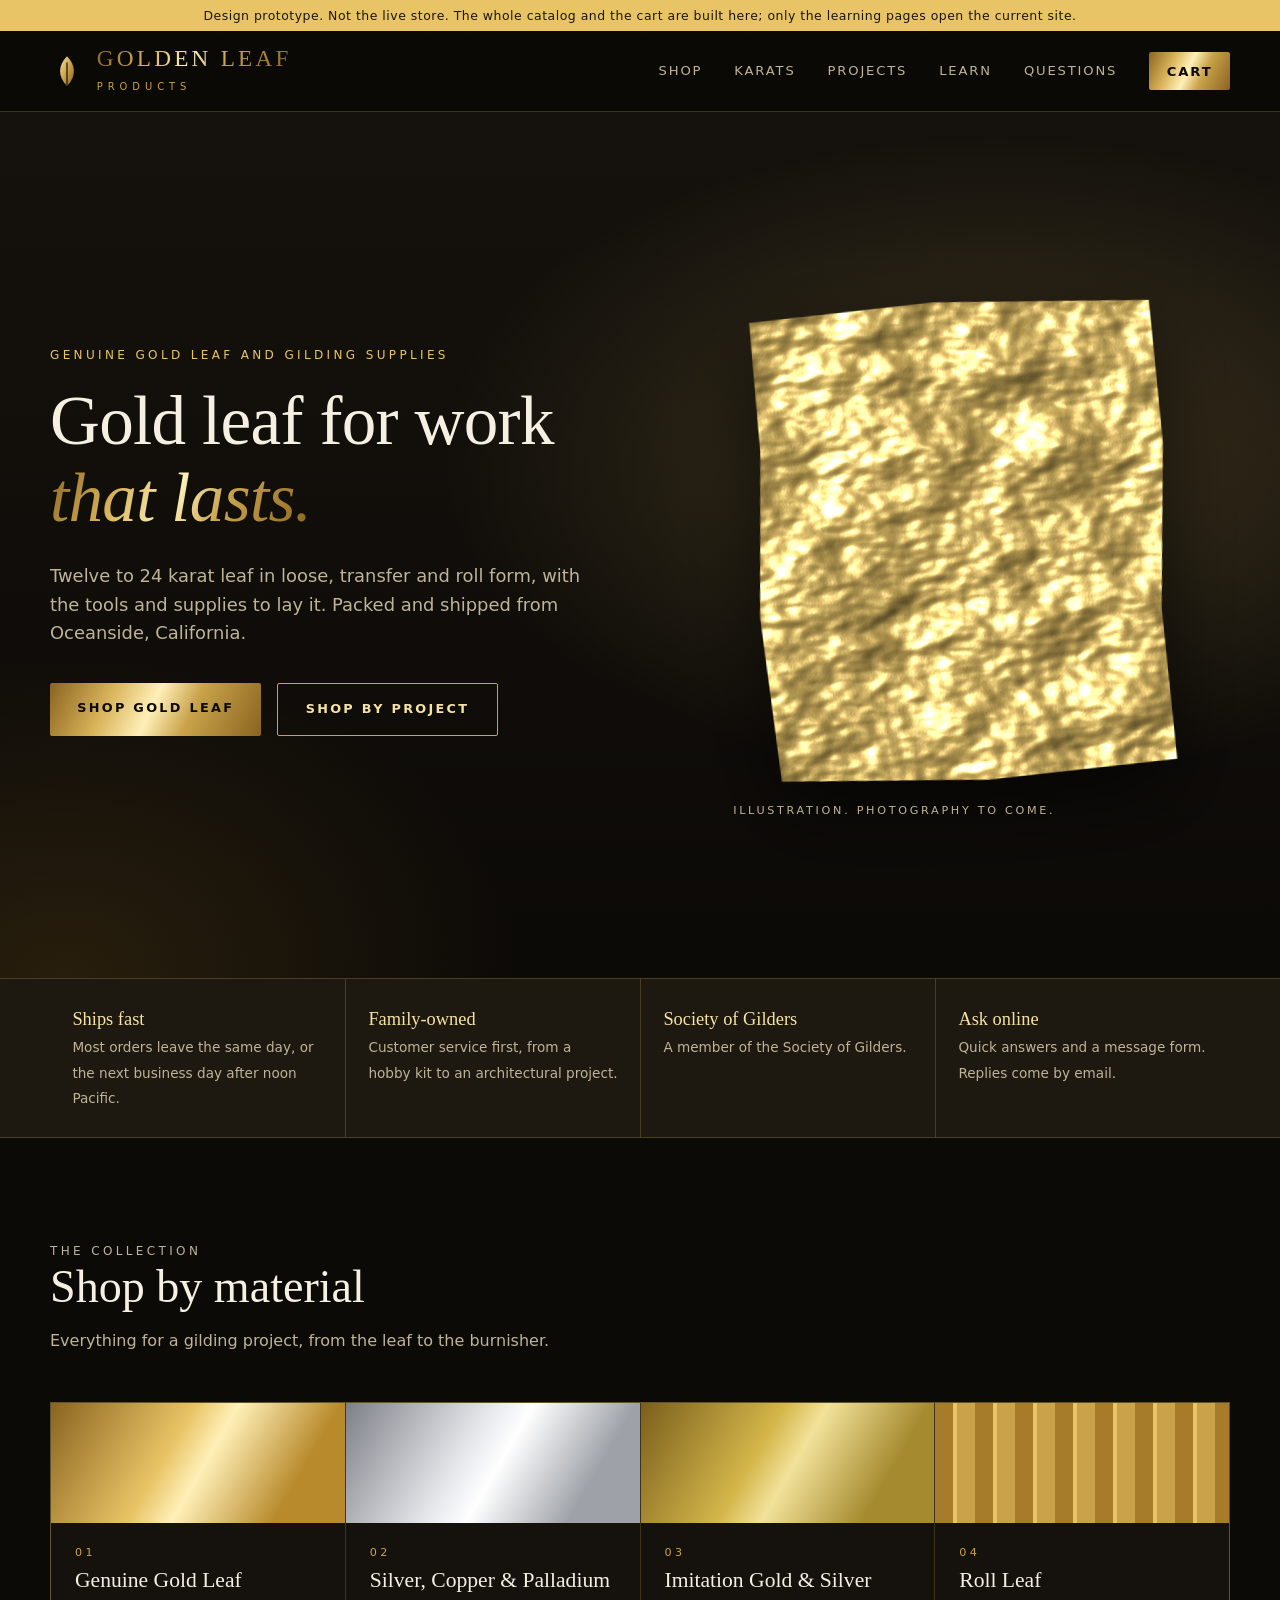
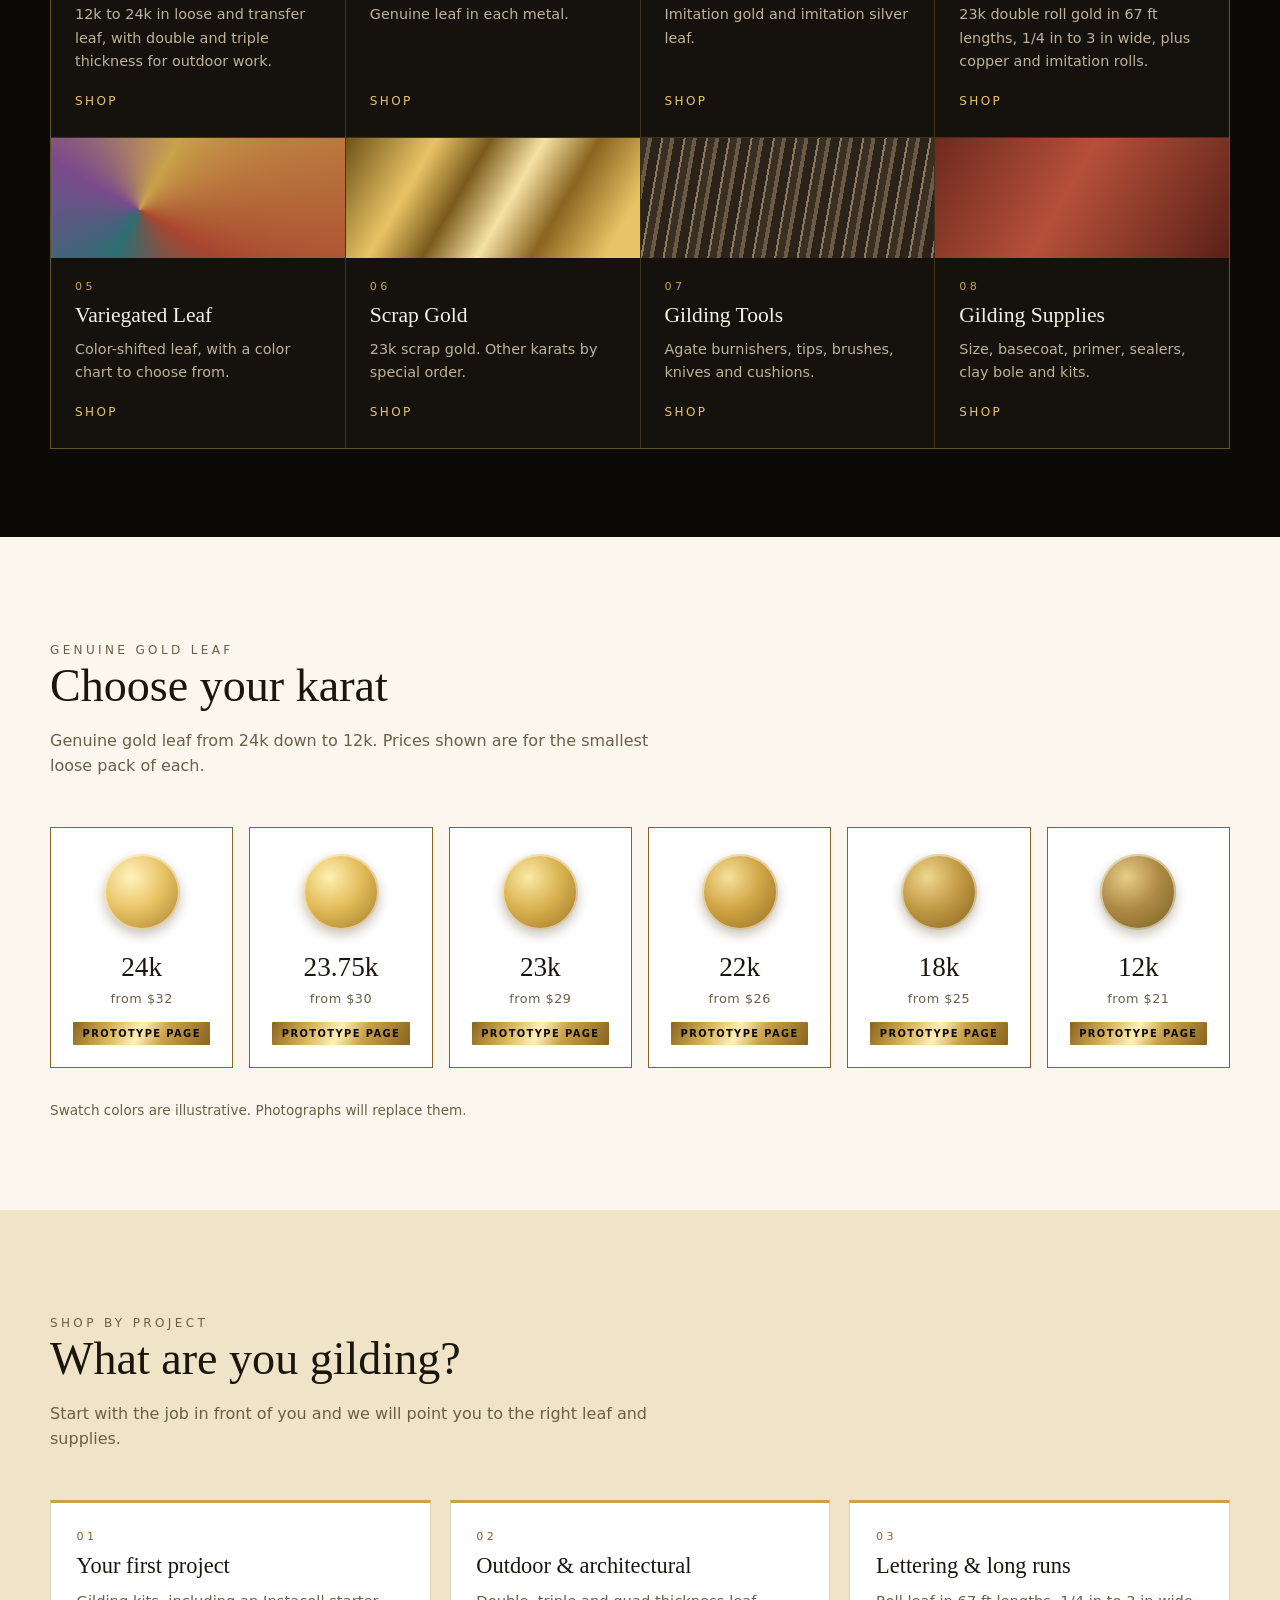
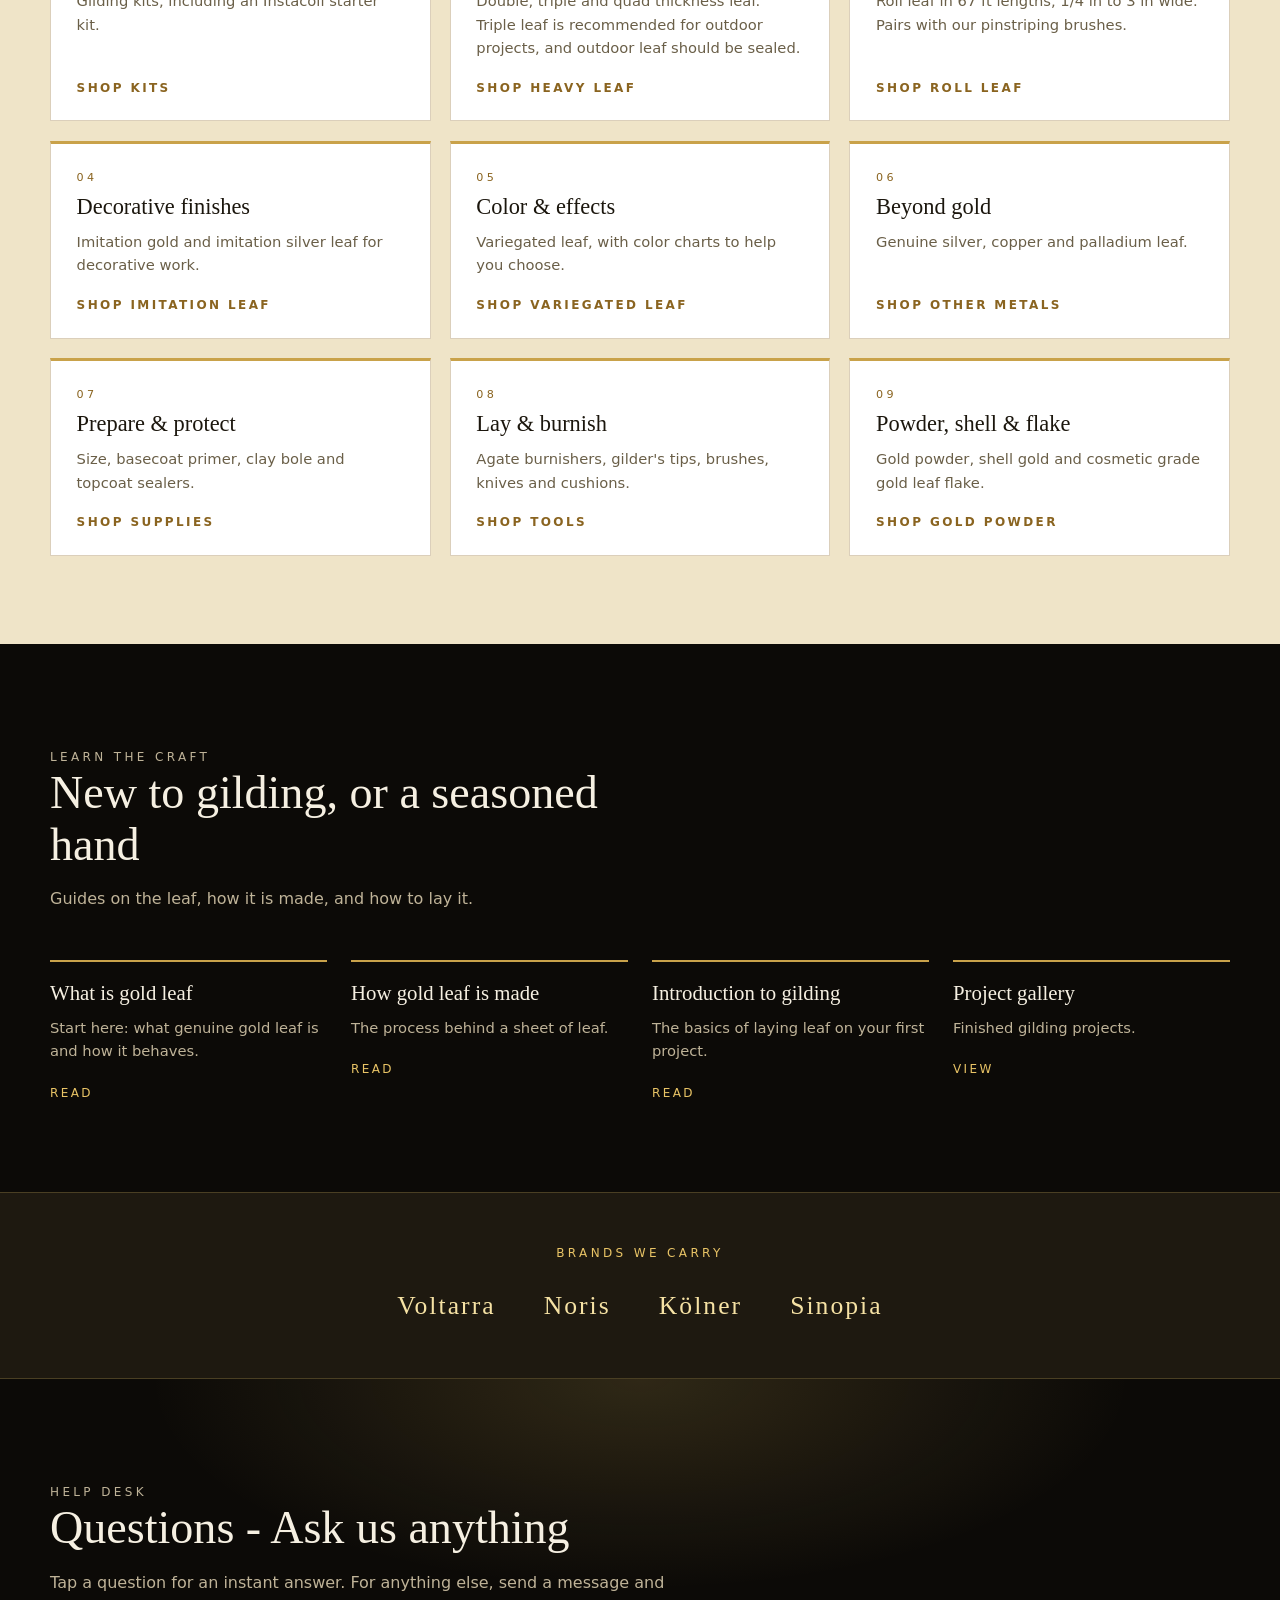
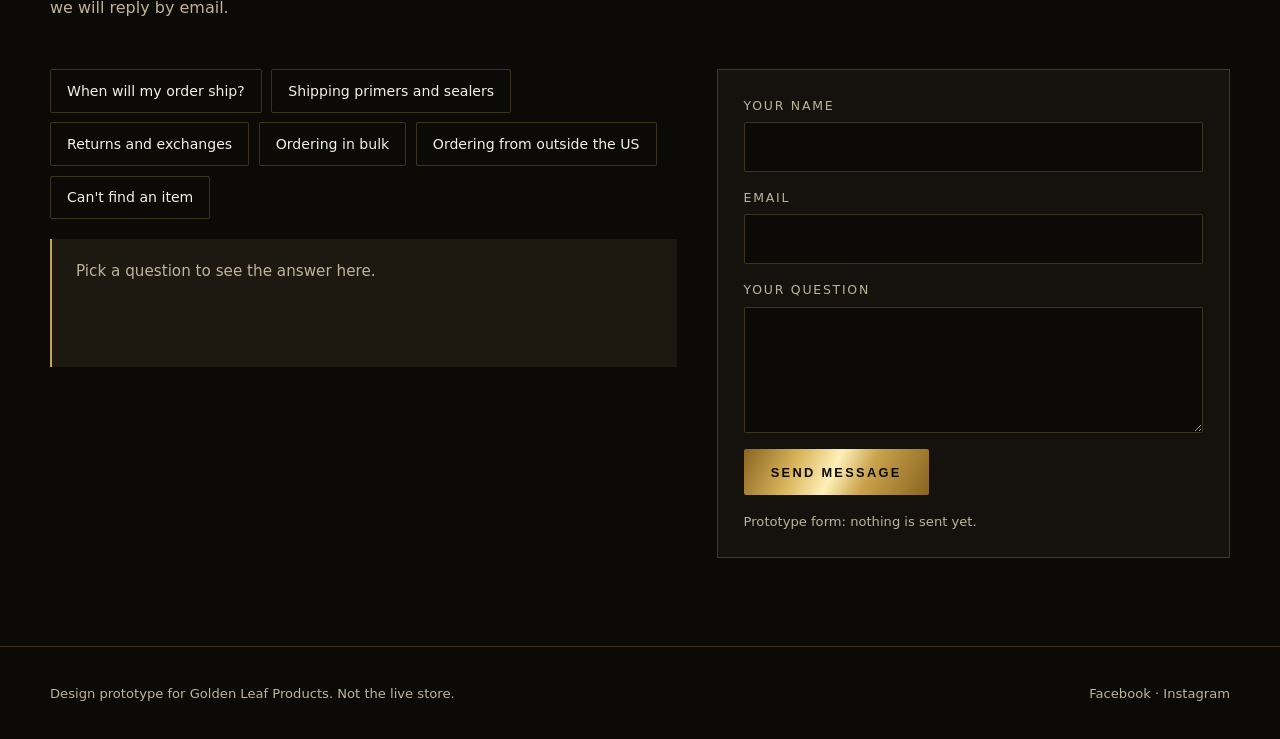
==== commit 5c75da35: "Add tools, supplies and kits: the full catalog 149 more products (184 total, 595 options) with hubs " ====
--- a/index.html
+++ b/index.html
@@ -11,7 +11,7 @@
 </head>
 <body>
 
-  <div class="proto">Design prototype. Not the live store. Gold leaf, silver, copper, imitation, rolls and specialty gold are built here, with the cart; tools, supplies and learn links open the current site.</div>
+  <div class="proto">Design prototype. Not the live store. The whole catalog and the cart are built here; only the learning pages open the current site.</div>
 
 
   <header class="site-header">
@@ -140,13 +140,13 @@
             <p>23k scrap gold. Other karats by special order.</p>
             <span class="go">Shop</span>
           </a>
-          <a class="tile" href="https://www.goldenleafproducts.com/cat-gilding-tools.html" rel="noopener">
+          <a class="tile" href="karat.html?c=gilding-tools">
             <div class="sw sw-tools"></div><span class="num">07</span>
             <h3>Gilding Tools</h3>
             <p>Agate burnishers, tips, brushes, knives and cushions.</p>
             <span class="go">Shop</span>
           </a>
-          <a class="tile" href="https://www.goldenleafproducts.com/cat-gilding-supplies.html" rel="noopener">
+          <a class="tile" href="karat.html?c=gilding-supplies">
             <div class="sw sw-supplies"></div><span class="num">08</span>
             <h3>Gilding Supplies</h3>
             <p>Size, basecoat, primer, sealers, clay bole and kits.</p>
@@ -183,7 +183,7 @@
           <p>Start with the job in front of you and we will point you to the right leaf and supplies.</p>
         </div>
         <div class="projects reveal">
-          <a class="proj" href="https://www.goldenleafproducts.com/cat-kits.html" rel="noopener">
+          <a class="proj" href="karat.html?c=gilding-kits">
             <span class="num">01</span>
             <h3>Your first project</h3>
             <p>Gilding kits, including an Instacoll starter kit.</p>
@@ -219,13 +219,13 @@
             <p>Genuine silver, copper and palladium leaf.</p>
             <span class="go">Shop other metals</span>
           </a>
-          <a class="proj" href="https://www.goldenleafproducts.com/cat-gilding-supplies.html" rel="noopener">
+          <a class="proj" href="karat.html?c=gilding-supplies">
             <span class="num">07</span>
             <h3>Prepare &amp; protect</h3>
             <p>Size, basecoat primer, clay bole and topcoat sealers.</p>
             <span class="go">Shop supplies</span>
           </a>
-          <a class="proj" href="https://www.goldenleafproducts.com/cat-gilding-tools.html" rel="noopener">
+          <a class="proj" href="karat.html?c=gilding-tools">
             <span class="num">08</span>
             <h3>Lay &amp; burnish</h3>
             <p>Agate burnishers, gilder's tips, brushes, knives and cushions.</p>
--- a/css/styles.css
+++ b/css/styles.css
@@ -407,3 +407,16 @@
 .s-palladium { background: radial-gradient(circle at 35% 30%, #f4f5f6, #b9bdc3 45%, #6f7379); }
 .s-variegated { background: conic-gradient(from 200deg at 40% 40%, #2c6f73, #7b4a8c, #c9a24a, #a8452f, #2c6f73); }
 .pdp-media.tone-variegated .foil { filter: hue-rotate(35deg) saturate(1.25) drop-shadow(0 30px 40px rgba(0, 0, 0, 0.65)); }
+
+/* Tool and supply swatches, hub pages */
+.s-agate { background: repeating-linear-gradient(115deg, #d8cfc2 0 7px, #b9ab96 7px 13px, #efe8dc 13px 17px, #9d8d77 17px 24px); }
+.s-steel { background: linear-gradient(120deg, #6c7178, #e2e5e9 40%, #ffffff 50%, #8d9299 80%); }
+.s-bristle { background: repeating-linear-gradient(90deg, #c9a56a 0 3px, #a8844a 3px 6px, #d8b97f 6px 9px); }
+.s-leather { background: radial-gradient(circle at 35% 30%, #c79a6b, #8a5f3a 55%, #5a3a21); }
+.s-kit { background: linear-gradient(135deg, #2b2418, #4a3c22 45%, #c9a24a 46%, #e9c466 54%, #2b2418 55%); }
+.s-liquid { background: radial-gradient(circle at 35% 30%, #f7dc9a, #c98a2a 55%, #7a4a12); }
+.s-powder { background: radial-gradient(circle at 35% 30%, #fbf6ea, #d9cdb4 55%, #9b8c6f); }
+.swatch-big { width: min(70%, 260px); aspect-ratio: 1; border-radius: 50%; margin: 1.2rem auto 0; box-shadow: inset 0 0 0 3px rgba(255, 255, 255, 0.4), 0 22px 40px rgba(0, 0, 0, 0.6); }
+.kback { margin: -1rem 0 1.6rem; font-size: 0.82rem; letter-spacing: 0.1em; text-transform: uppercase; }
+.kback a { color: var(--gold-bright); border-bottom: 1px solid var(--gold); }
+.kgrid.kgap { margin-top: 1rem; }
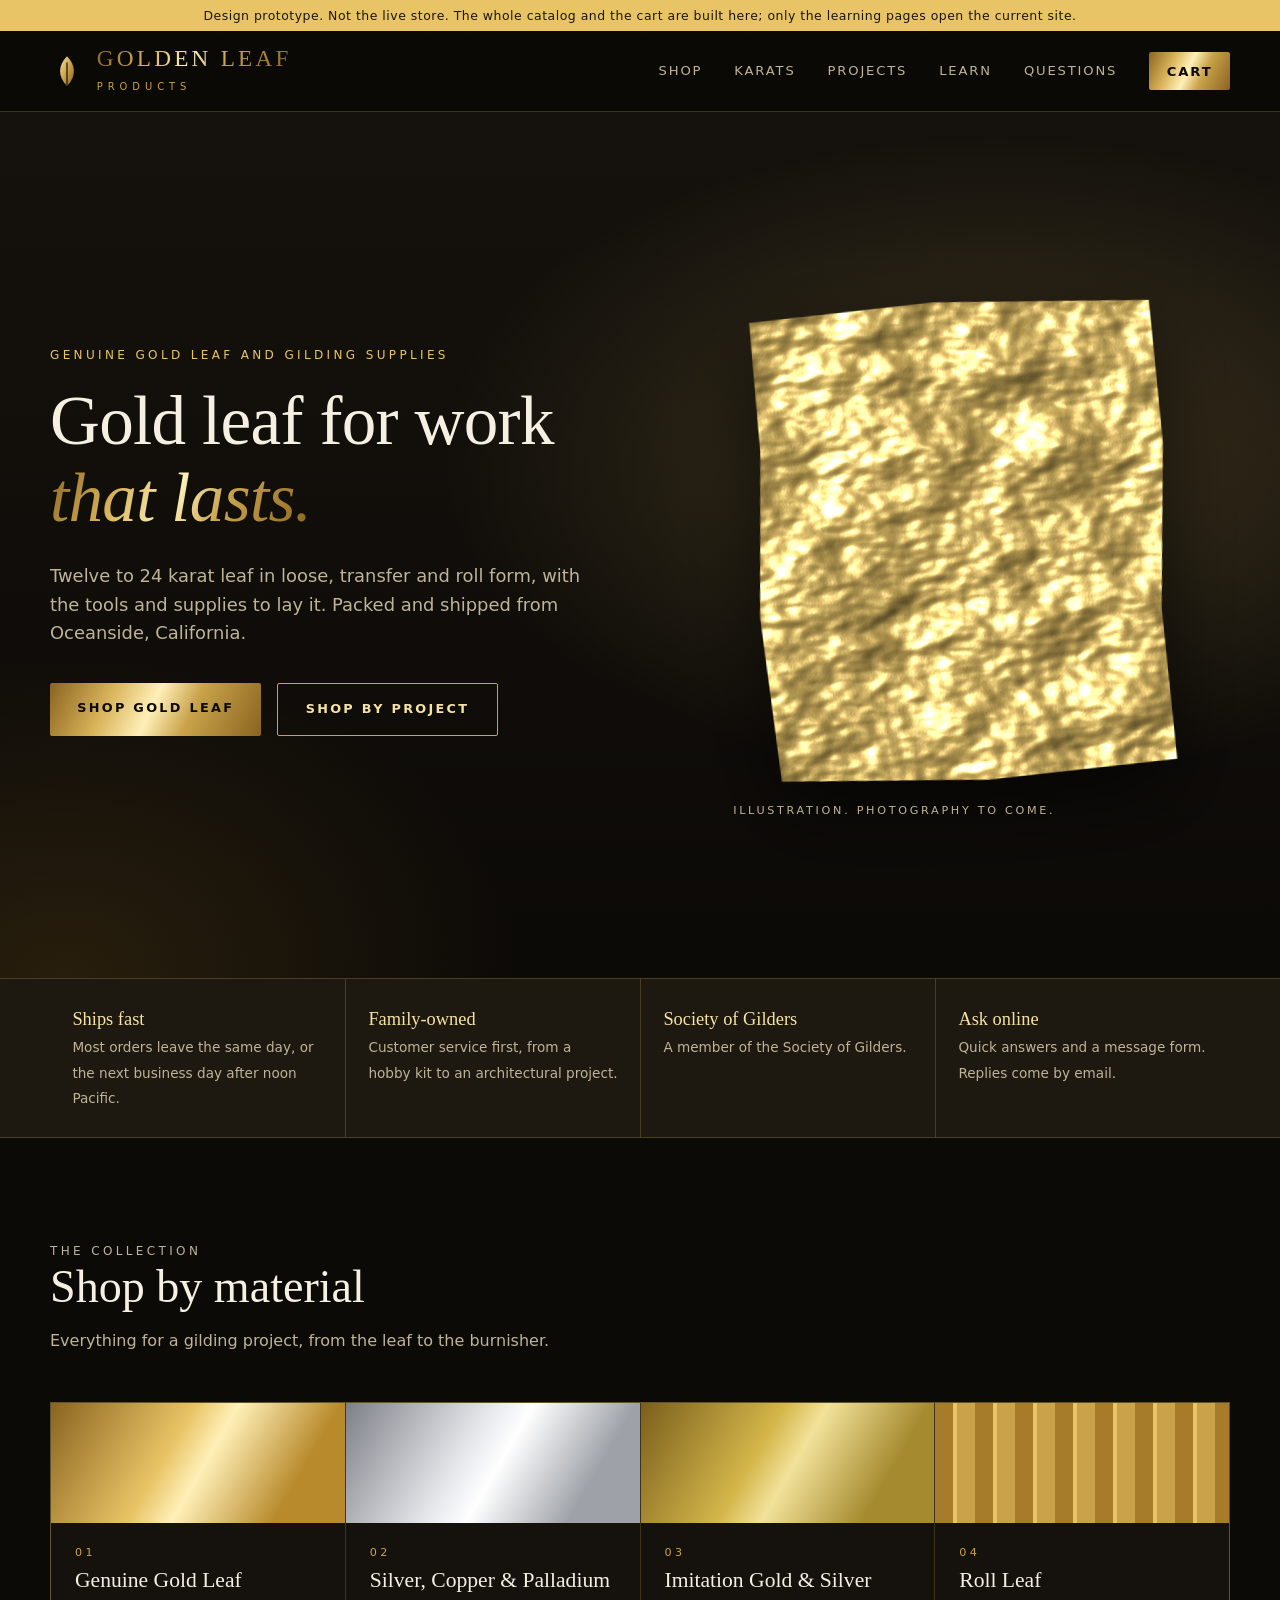
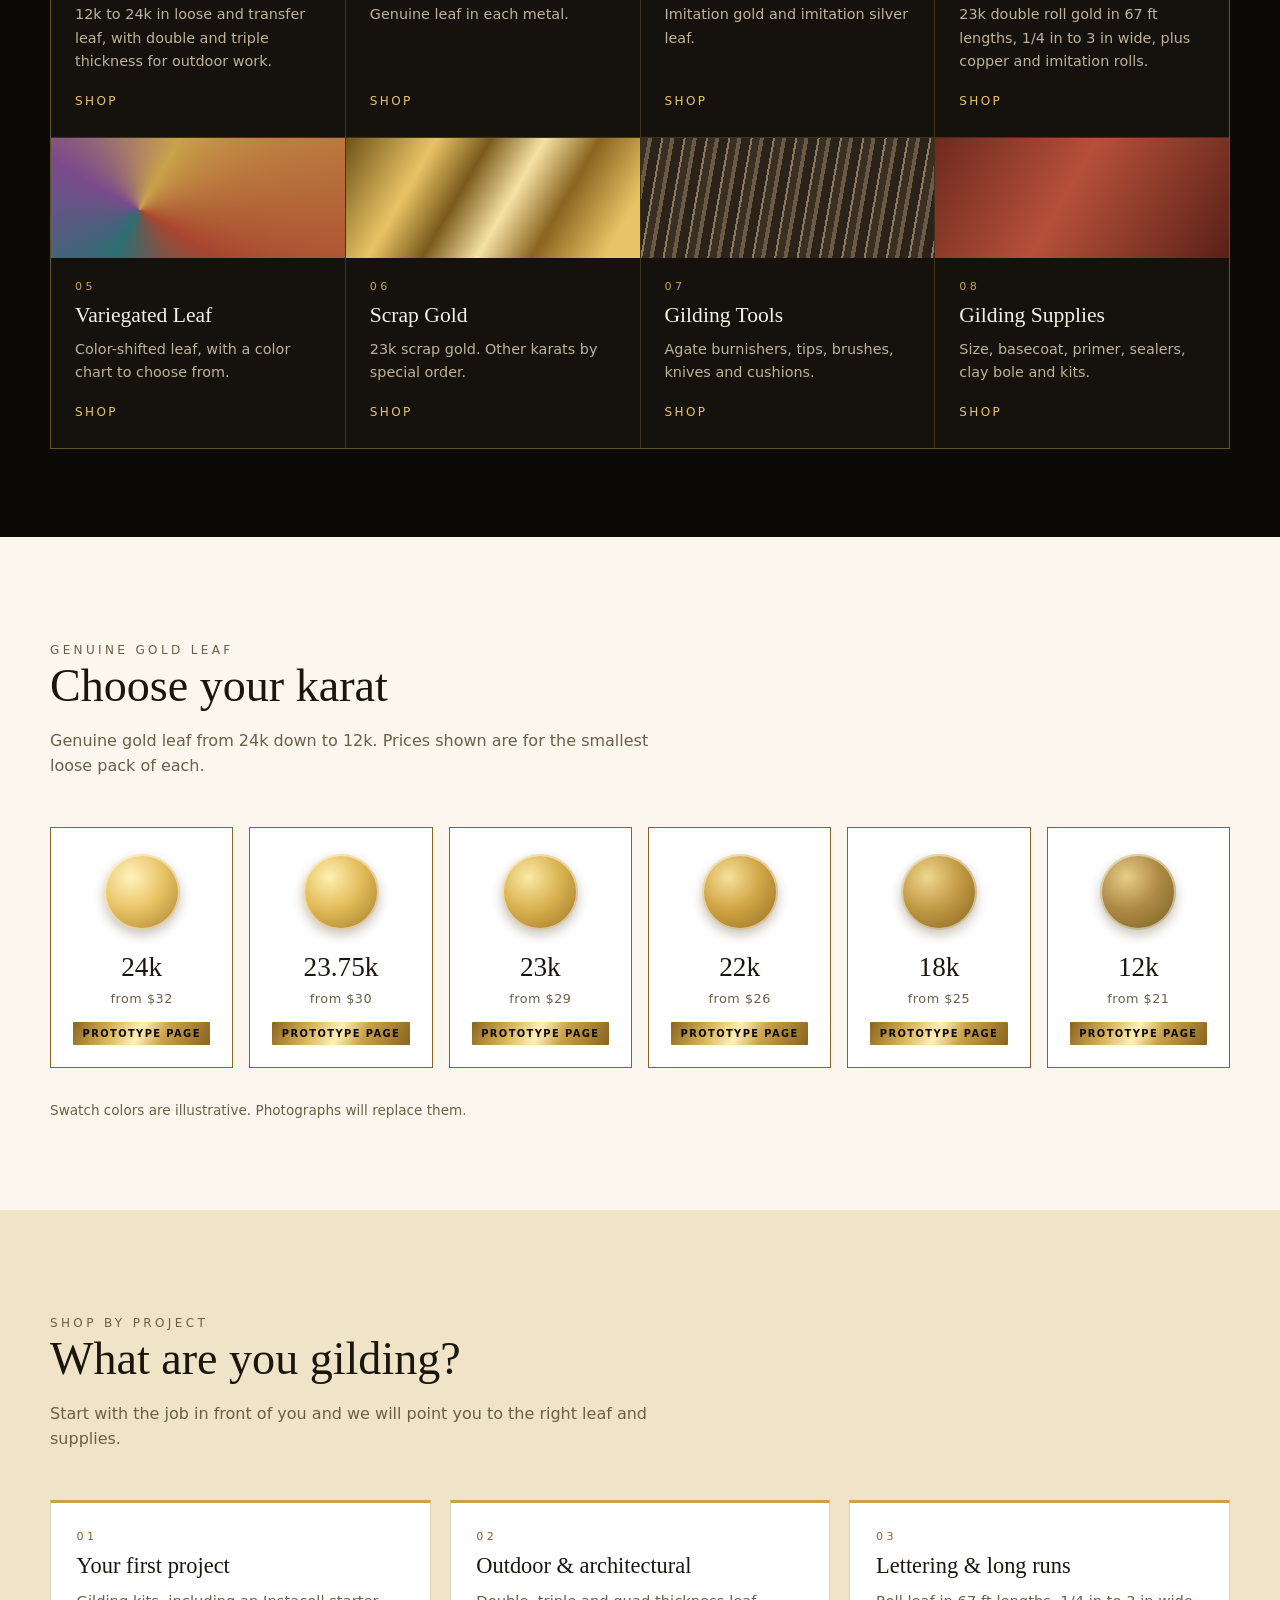
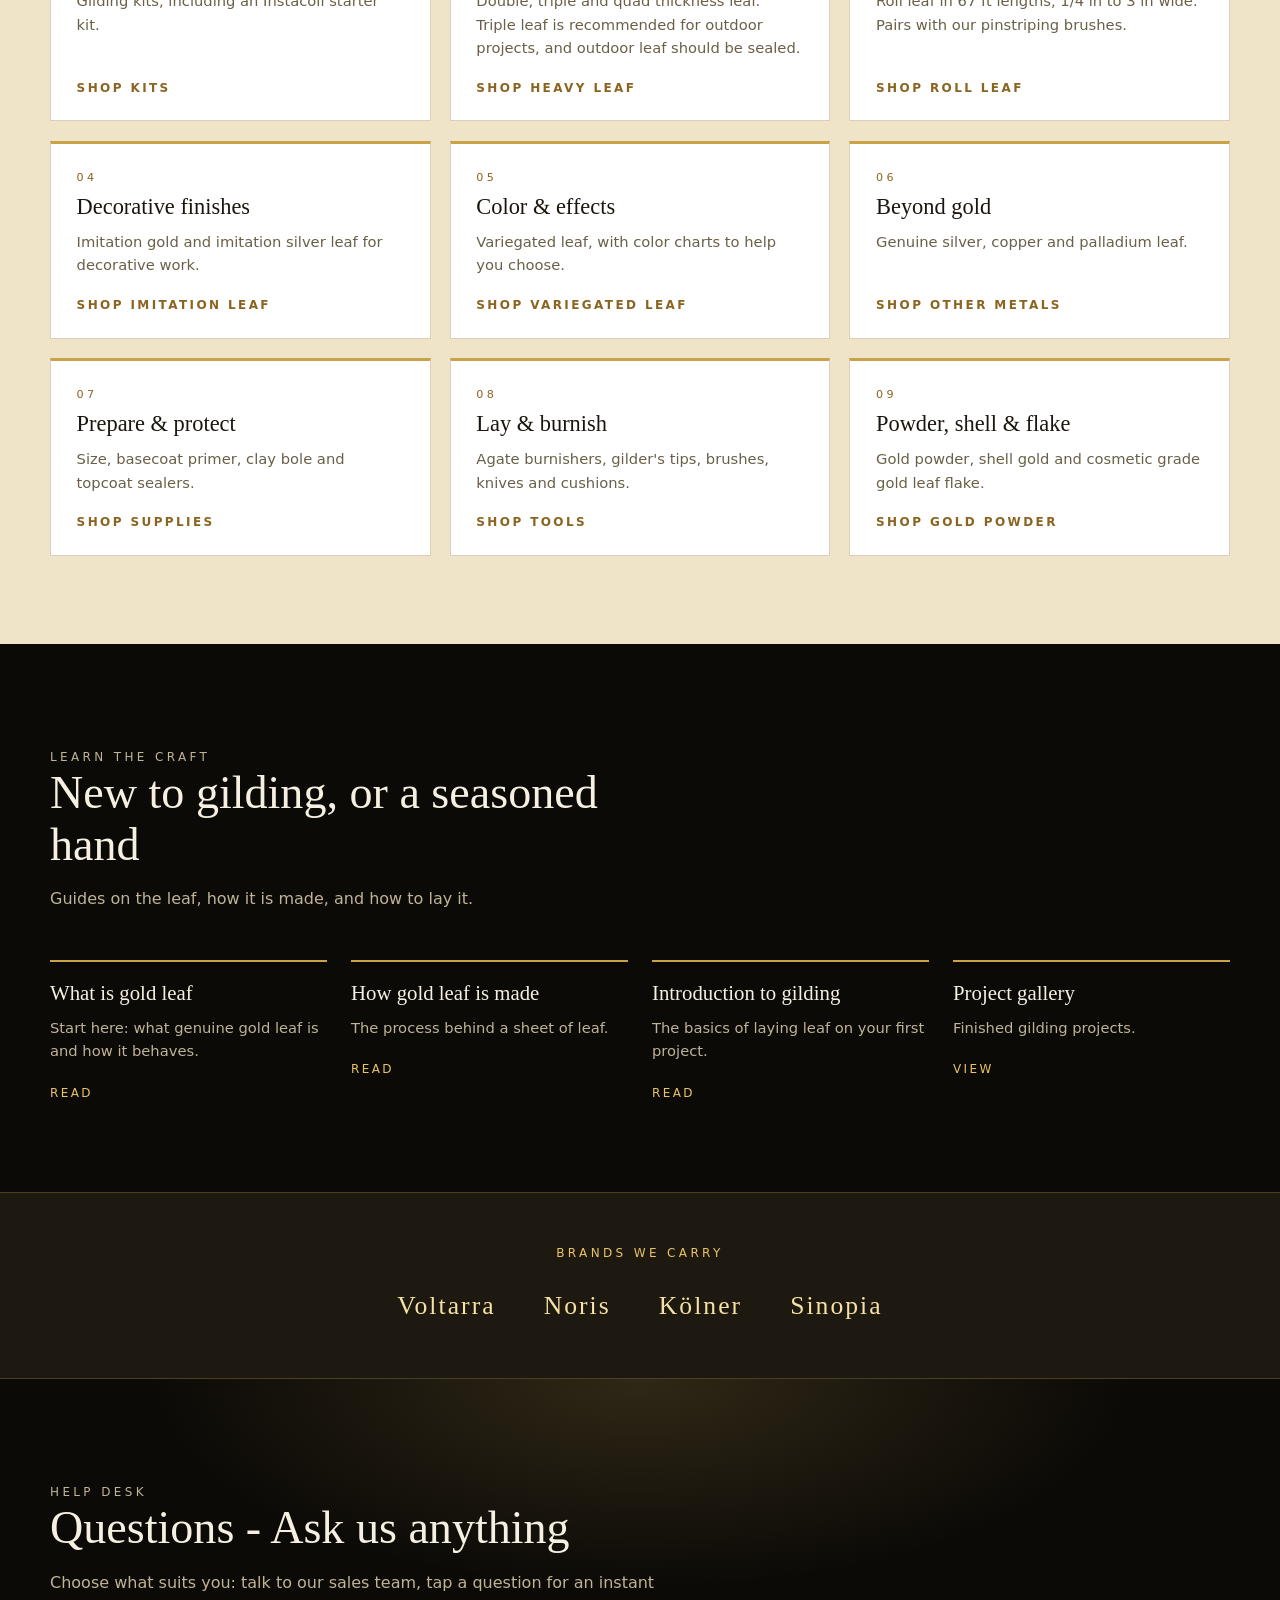
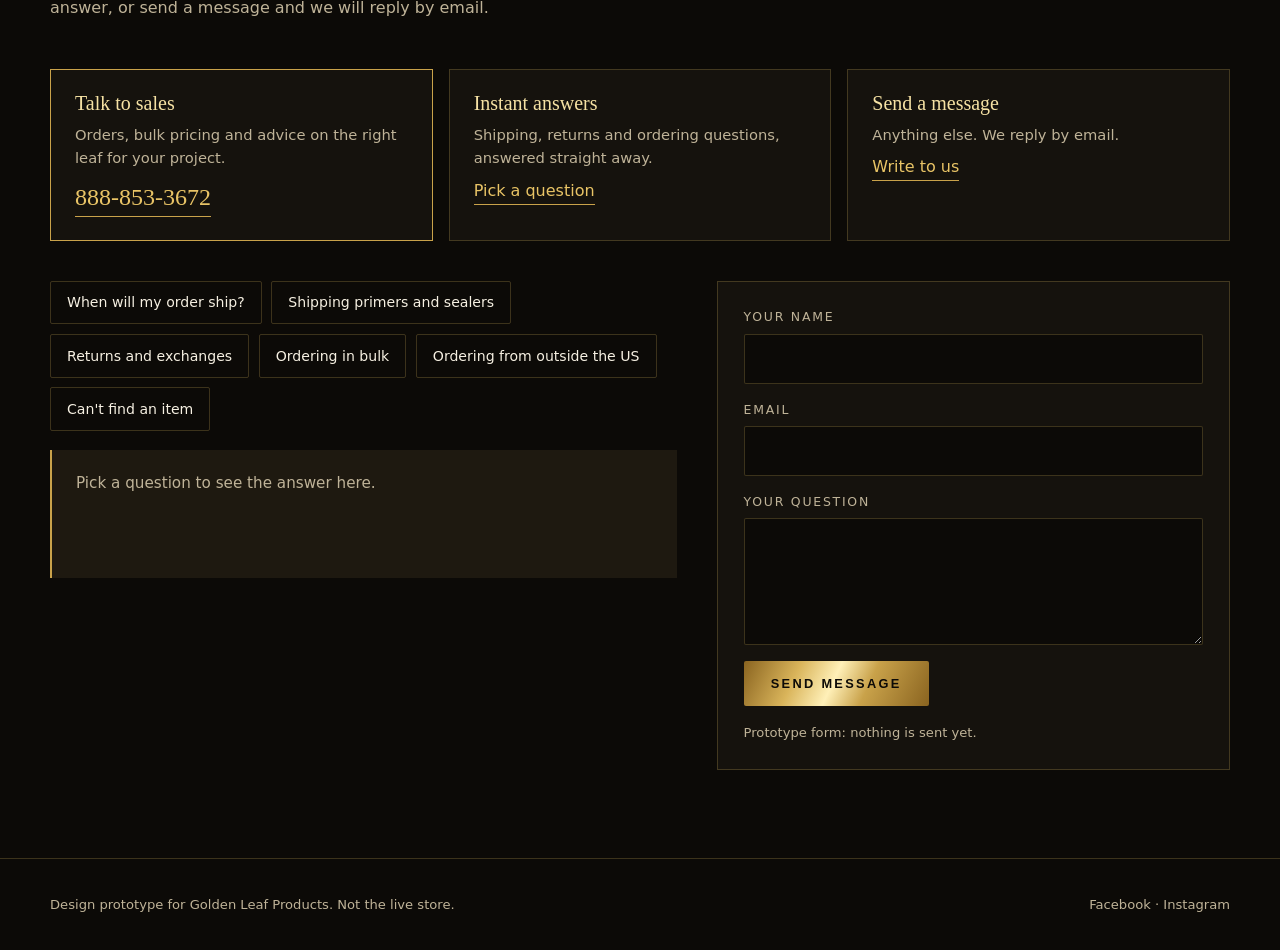
==== commit 70711731: "Add sales phone option alongside the help desk Show three ways to reach us in the help section (call" ====
--- a/index.html
+++ b/index.html
@@ -8,6 +8,20 @@
   <title>Golden Leaf Products - Prototype</title>
   <link rel="stylesheet" href="css/styles.css">
   <script>document.documentElement.className = "js";</script>
+  <script type="application/ld+json">
+{
+ "@context": "https://schema.org",
+ "@graph": [
+  {"@type": "Organization", "@id": "https://dnelson-analytics.github.io/golden-leaf-site/#org", "name": "Golden Leaf Products",
+   "description": "Family-owned supplier of genuine gold, silver and other precious-metal leaf, plus gilding tools and supplies, in Oceanside, California.",
+   "url": "https://dnelson-analytics.github.io/golden-leaf-site/",
+   "contactPoint": {"@type": "ContactPoint", "contactType": "sales", "telephone": "+1-888-853-3672", "areaServed": "US"},
+   "address": {"@type": "PostalAddress", "addressLocality": "Oceanside", "addressRegion": "CA", "addressCountry": "US"},
+   "sameAs": ["https://www.facebook.com/goldenleafproducts/", "https://www.instagram.com/golden.leaf.products/"]},
+  {"@type": "WebSite", "name": "Golden Leaf Products (prototype)", "url": "https://dnelson-analytics.github.io/golden-leaf-site/", "publisher": {"@id": "https://dnelson-analytics.github.io/golden-leaf-site/#org"}}
+ ]
+}
+  </script>
 </head>
 <body>
 
@@ -54,7 +68,7 @@
           <h1 id="hero-title">Gold leaf for work <em class="gold-text">that lasts.</em></h1>
           <p class="lede">Twelve to 24 karat leaf in loose, transfer and roll form, with the tools and supplies to lay it. Packed and shipped from Oceanside, California.</p>
           <div class="btn-row">
-            <a class="btn btn-gold" href="#karat">Shop gold leaf</a>
+            <a class="btn btn-gold" href="#shop">Shop gold leaf</a>
             <a class="btn btn-line" href="#projects">Shop by project</a>
           </div>
         </div>
@@ -110,43 +124,43 @@
             <p>12k to 24k in loose and transfer leaf, with double and triple thickness for outdoor work.</p>
             <span class="go">Shop</span>
           </a>
-          <a class="tile" href="karat.html?c=silver-copper-palladium">
+          <a class="tile" href="c/silver-copper-palladium/">
             <div class="sw sw-silver"></div><span class="num">02</span>
             <h3>Silver, Copper &amp; Palladium</h3>
             <p>Genuine leaf in each metal.</p>
             <span class="go">Shop</span>
           </a>
-          <a class="tile" href="karat.html?c=imitation">
+          <a class="tile" href="c/imitation/">
             <div class="sw sw-imitation"></div><span class="num">03</span>
             <h3>Imitation Gold &amp; Silver</h3>
             <p>Imitation gold and imitation silver leaf.</p>
             <span class="go">Shop</span>
           </a>
-          <a class="tile" href="karat.html?c=roll-leaf">
+          <a class="tile" href="c/roll-leaf/">
             <div class="sw sw-roll"></div><span class="num">04</span>
             <h3>Roll Leaf</h3>
             <p>23k double roll gold in 67 ft lengths, 1/4 in to 3 in wide, plus copper and imitation rolls.</p>
             <span class="go">Shop</span>
           </a>
-          <a class="tile" href="karat.html?c=variegated-leaf">
+          <a class="tile" href="c/variegated-leaf/">
             <div class="sw sw-var"></div><span class="num">05</span>
             <h3>Variegated Leaf</h3>
             <p>Color-shifted leaf, with a color chart to choose from.</p>
             <span class="go">Shop</span>
           </a>
-          <a class="tile" href="product.html?p=gold-leaf-scrap">
+          <a class="tile" href="p/gold-leaf-scrap/">
             <div class="sw sw-scrap"></div><span class="num">06</span>
             <h3>Scrap Gold</h3>
             <p>23k scrap gold. Other karats by special order.</p>
             <span class="go">Shop</span>
           </a>
-          <a class="tile" href="karat.html?c=gilding-tools">
+          <a class="tile" href="c/gilding-tools/">
             <div class="sw sw-tools"></div><span class="num">07</span>
             <h3>Gilding Tools</h3>
             <p>Agate burnishers, tips, brushes, knives and cushions.</p>
             <span class="go">Shop</span>
           </a>
-          <a class="tile" href="karat.html?c=gilding-supplies">
+          <a class="tile" href="c/gilding-supplies/">
             <div class="sw sw-supplies"></div><span class="num">08</span>
             <h3>Gilding Supplies</h3>
             <p>Size, basecoat, primer, sealers, clay bole and kits.</p>
@@ -164,12 +178,12 @@
           <p>Genuine gold leaf from 24k down to 12k. Prices shown are for the smallest loose pack of each.</p>
         </div>
         <div class="karats reveal">
-          <a class="chip chip-live" href="karat.html?k=24k"><div class="dot k24"></div><b>24k</b><small>from $32</small><span class="chip-tag">Prototype page</span></a>
-          <a class="chip chip-live" href="karat.html?k=23.75k"><div class="dot k2375"></div><b>23.75k</b><small>from $30</small><span class="chip-tag">Prototype page</span></a>
-          <a class="chip chip-live" href="karat.html?k=23k"><div class="dot k23"></div><b>23k</b><small>from $29</small><span class="chip-tag">Prototype page</span></a>
-          <a class="chip chip-live" href="karat.html?k=22k"><div class="dot k22"></div><b>22k</b><small>from $26</small><span class="chip-tag">Prototype page</span></a>
-          <a class="chip chip-live" href="karat.html?k=18k"><div class="dot k18"></div><b>18k</b><small>from $25</small><span class="chip-tag">Prototype page</span></a>
-          <a class="chip chip-live" href="karat.html?k=12k"><div class="dot k12"></div><b>12k</b><small>from $21</small><span class="chip-tag">Prototype page</span></a>
+          <a class="chip chip-live" href="k/24k/"><div class="dot k24"></div><b>24k</b><small>from $32</small><span class="chip-tag">Prototype page</span></a>
+          <a class="chip chip-live" href="k/23.75k/"><div class="dot k2375"></div><b>23.75k</b><small>from $30</small><span class="chip-tag">Prototype page</span></a>
+          <a class="chip chip-live" href="k/23k/"><div class="dot k23"></div><b>23k</b><small>from $29</small><span class="chip-tag">Prototype page</span></a>
+          <a class="chip chip-live" href="k/22k/"><div class="dot k22"></div><b>22k</b><small>from $26</small><span class="chip-tag">Prototype page</span></a>
+          <a class="chip chip-live" href="k/18k/"><div class="dot k18"></div><b>18k</b><small>from $25</small><span class="chip-tag">Prototype page</span></a>
+          <a class="chip chip-live" href="k/12k/"><div class="dot k12"></div><b>12k</b><small>from $21</small><span class="chip-tag">Prototype page</span></a>
         </div>
         <p class="karat-note">Swatch colors are illustrative. Photographs will replace them.</p>
       </div>
@@ -183,55 +197,55 @@
           <p>Start with the job in front of you and we will point you to the right leaf and supplies.</p>
         </div>
         <div class="projects reveal">
-          <a class="proj" href="karat.html?c=gilding-kits">
+          <a class="proj" href="c/gilding-kits/">
             <span class="num">01</span>
             <h3>Your first project</h3>
             <p>Gilding kits, including an Instacoll starter kit.</p>
             <span class="go">Shop kits</span>
           </a>
-          <a class="proj" href="karat.html?c=heavy-leaf">
+          <a class="proj" href="c/heavy-leaf/">
             <span class="num">02</span>
             <h3>Outdoor &amp; architectural</h3>
             <p>Double, triple and quad thickness leaf. Triple leaf is recommended for outdoor projects, and outdoor leaf should be sealed.</p>
             <span class="go">Shop heavy leaf</span>
           </a>
-          <a class="proj" href="karat.html?c=roll-leaf">
+          <a class="proj" href="c/roll-leaf/">
             <span class="num">03</span>
             <h3>Lettering &amp; long runs</h3>
             <p>Roll leaf in 67 ft lengths, 1/4 in to 3 in wide. Pairs with our pinstriping brushes.</p>
             <span class="go">Shop roll leaf</span>
           </a>
-          <a class="proj" href="karat.html?c=imitation">
+          <a class="proj" href="c/imitation/">
             <span class="num">04</span>
             <h3>Decorative finishes</h3>
             <p>Imitation gold and imitation silver leaf for decorative work.</p>
             <span class="go">Shop imitation leaf</span>
           </a>
-          <a class="proj" href="karat.html?c=variegated-leaf">
+          <a class="proj" href="c/variegated-leaf/">
             <span class="num">05</span>
             <h3>Color &amp; effects</h3>
             <p>Variegated leaf, with color charts to help you choose.</p>
             <span class="go">Shop variegated leaf</span>
           </a>
-          <a class="proj" href="karat.html?c=silver-copper-palladium">
+          <a class="proj" href="c/silver-copper-palladium/">
             <span class="num">06</span>
             <h3>Beyond gold</h3>
             <p>Genuine silver, copper and palladium leaf.</p>
             <span class="go">Shop other metals</span>
           </a>
-          <a class="proj" href="karat.html?c=gilding-supplies">
+          <a class="proj" href="c/gilding-supplies/">
             <span class="num">07</span>
             <h3>Prepare &amp; protect</h3>
             <p>Size, basecoat primer, clay bole and topcoat sealers.</p>
             <span class="go">Shop supplies</span>
           </a>
-          <a class="proj" href="karat.html?c=gilding-tools">
+          <a class="proj" href="c/gilding-tools/">
             <span class="num">08</span>
             <h3>Lay &amp; burnish</h3>
             <p>Agate burnishers, gilder's tips, brushes, knives and cushions.</p>
             <span class="go">Shop tools</span>
           </a>
-          <a class="proj" href="karat.html?c=specialty-gold">
+          <a class="proj" href="c/specialty-gold/">
             <span class="num">09</span>
             <h3>Powder, shell &amp; flake</h3>
             <p>Gold powder, shell gold and cosmetic grade gold leaf flake.</p>
@@ -287,7 +301,24 @@
         <div class="section-head reveal">
           <p class="eyebrow">Help desk</p>
           <h2 id="help-title">Questions - Ask us anything</h2>
-          <p>Tap a question for an instant answer. For anything else, send a message and we will reply by email.</p>
+          <p>Choose what suits you: talk to our sales team, tap a question for an instant answer, or send a message and we will reply by email.</p>
+        </div>
+        <div class="reach reveal">
+          <div class="reach-card">
+            <h3>Talk to sales</h3>
+            <p>Orders, bulk pricing and advice on the right leaf for your project.</p>
+            <a class="reach-phone" href="tel:+18888533672">888-853-3672</a>
+          </div>
+          <div class="reach-card">
+            <h3>Instant answers</h3>
+            <p>Shipping, returns and ordering questions, answered straight away.</p>
+            <a href="#answer">Pick a question</a>
+          </div>
+          <div class="reach-card">
+            <h3>Send a message</h3>
+            <p>Anything else. We reply by email.</p>
+            <a href="#msg">Write to us</a>
+          </div>
         </div>
         <div class="help reveal">
           <div class="help-q">
--- a/css/styles.css
+++ b/css/styles.css
@@ -200,6 +200,13 @@
 .ask { text-align: left; }
 .ask .section-head p { margin: 1rem 0 0; max-width: none; }
 .help { display: grid; grid-template-columns: 1.1fr 0.9fr; gap: 2.5rem; align-items: start; }
+.reach { display: grid; grid-template-columns: repeat(3, 1fr); gap: 1rem; margin-bottom: 2.5rem; }
+.reach-card { background: var(--coal); border: 1px solid var(--line); padding: 1.4rem 1.5rem; display: grid; gap: 0.5rem; align-content: start; }
+.reach-card:first-child { border-color: var(--gold); }
+.reach-card h3 { margin: 0; font-family: var(--serif); font-weight: 500; font-size: 1.25rem; color: var(--gold-pale); }
+.reach-card p { margin: 0; font-size: 0.92rem; color: var(--muted); max-width: none; }
+.reach-card a { color: var(--gold-bright); border-bottom: 1px solid var(--gold); justify-self: start; }
+.reach-phone { font-family: var(--serif); font-size: 1.5rem; }
 .chips { display: flex; flex-wrap: wrap; gap: 0.6rem; margin-bottom: 1.2rem; }
 .chips button { background: none; border: 1px solid var(--line); color: var(--ivory); font: inherit; font-size: 0.88rem; padding: 0.6rem 1rem; border-radius: 2px; cursor: pointer; transition: border-color 0.2s, background 0.2s; }
 .chips button:hover { border-color: var(--gold); }
@@ -235,7 +242,7 @@
   .tiles { grid-template-columns: repeat(2, 1fr); }
   .projects { grid-template-columns: repeat(2, 1fr); }
   .craft-grid { grid-template-columns: repeat(2, 1fr); }
-  .help { grid-template-columns: 1fr; }
+  .help, .reach { grid-template-columns: 1fr; }
   .trust ul { grid-template-columns: repeat(2, 1fr); }
   .trust li:nth-child(3) { border-left: 0; }
   .trust li:nth-child(n+3) { border-top: 1px solid var(--line); }
